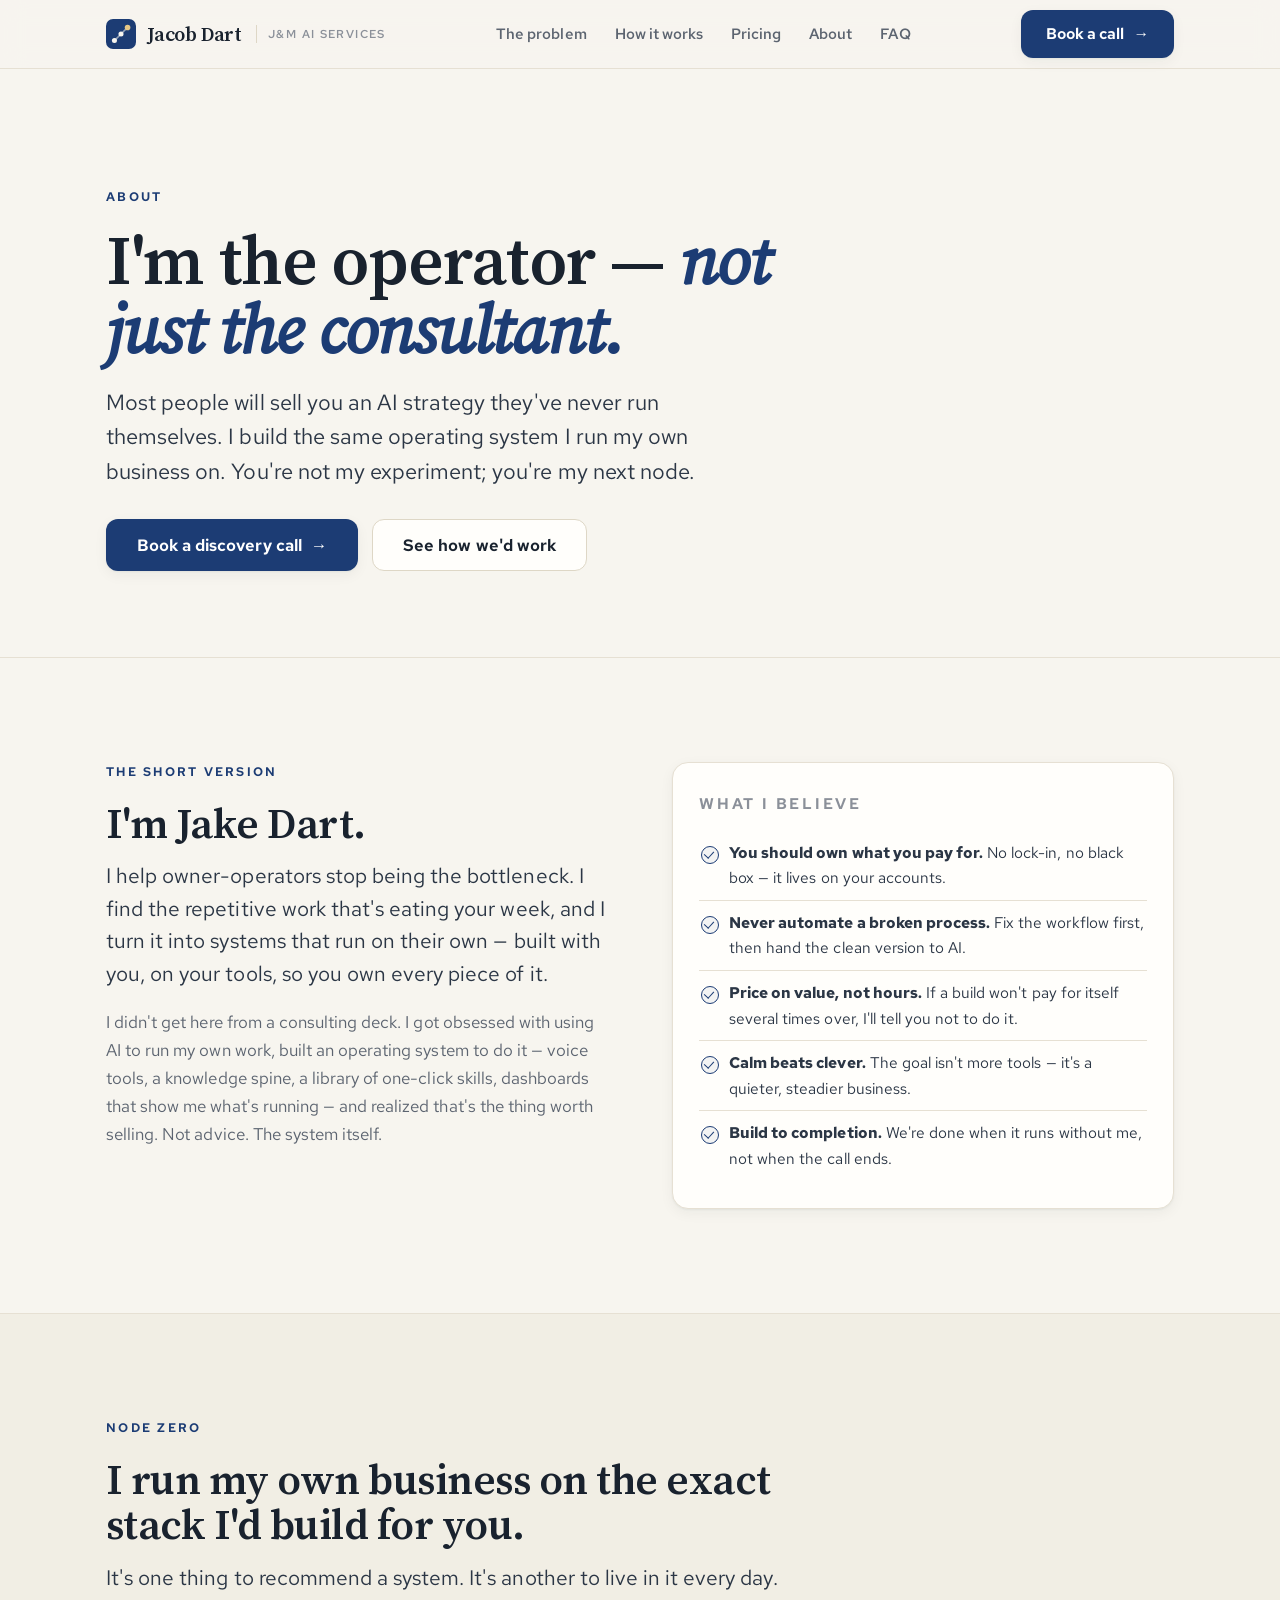
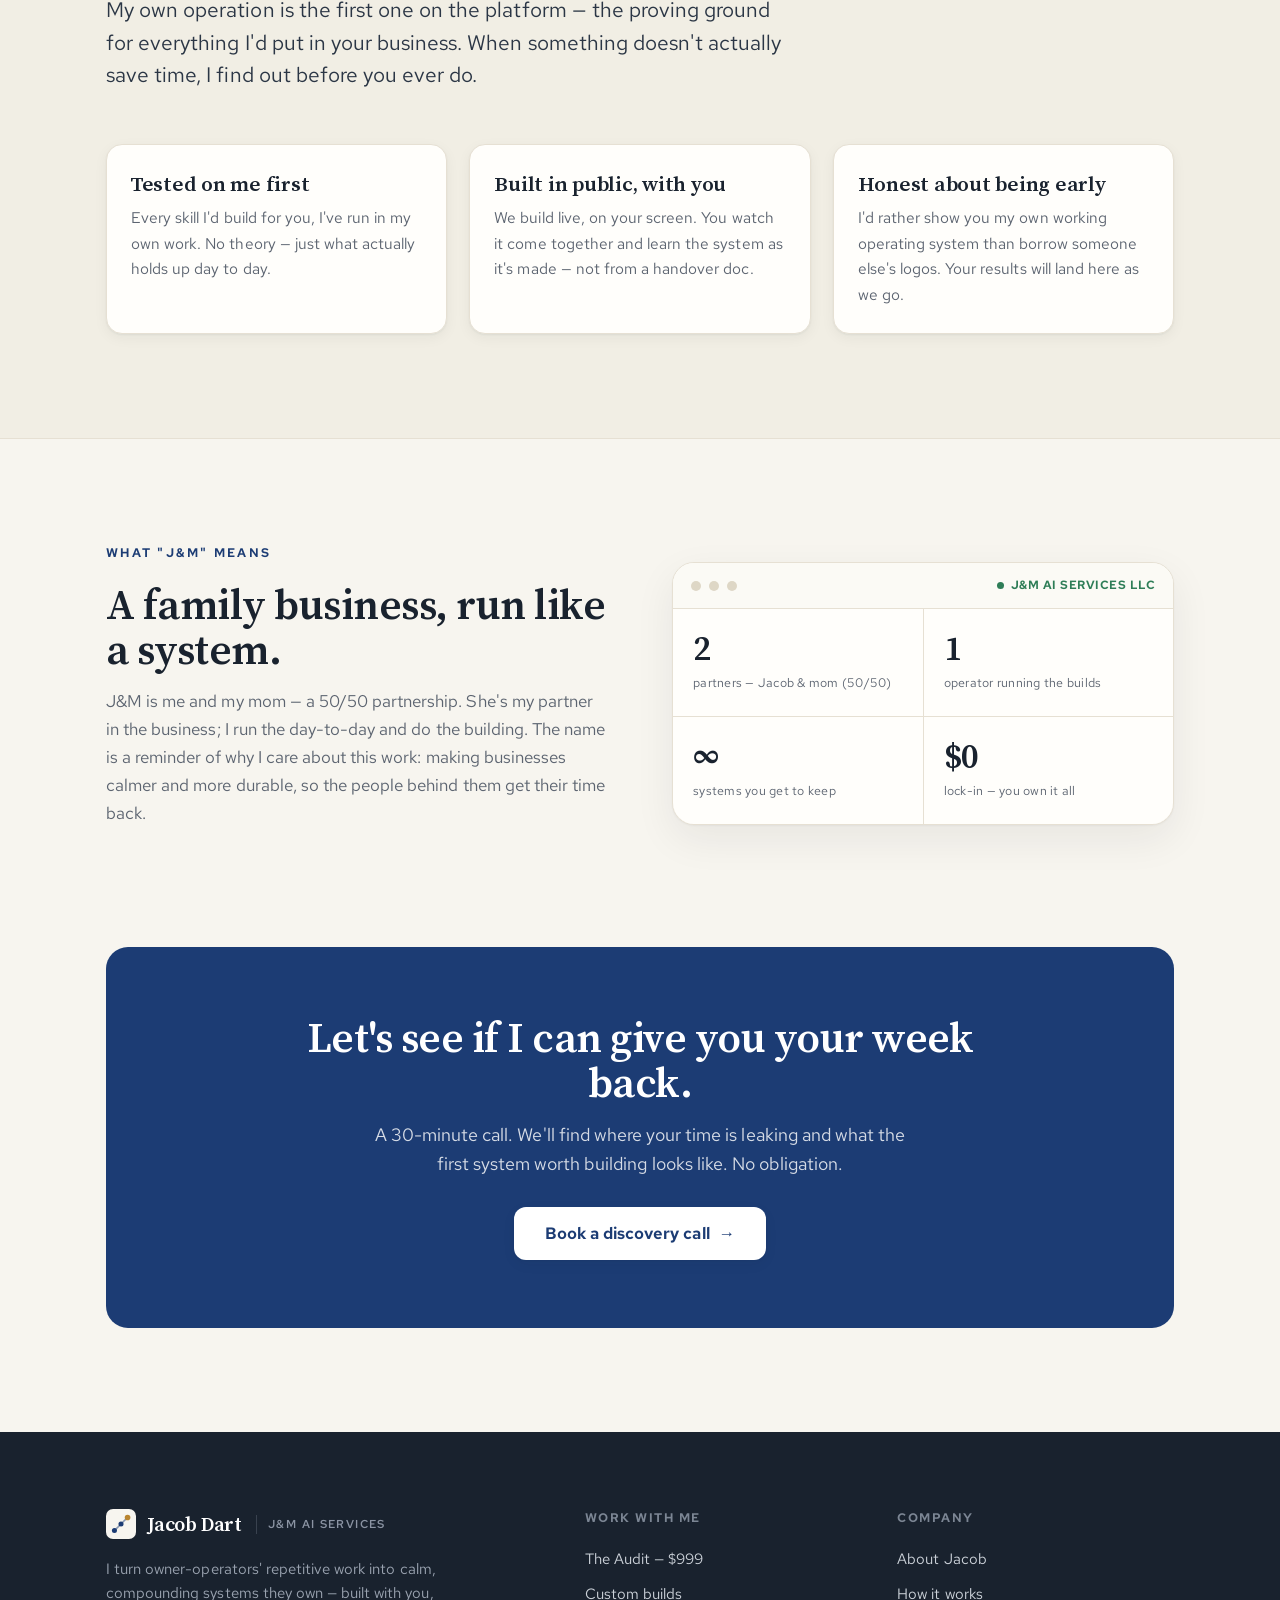
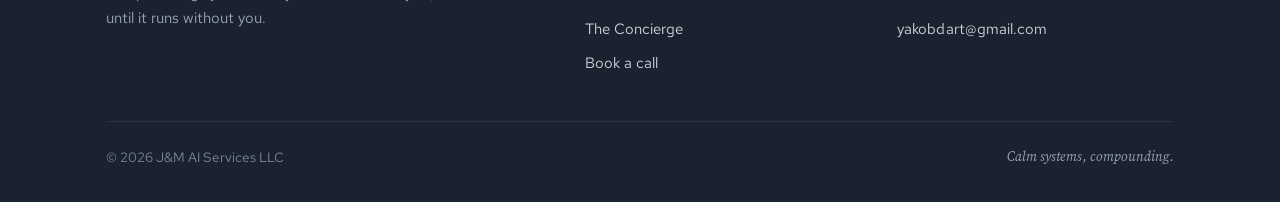
==== about/index.html @ b85d8b5c "Redesign jacobdart.com: Turn your business into an operating system Replace the v0 J&M landing with " ====
<!doctype html>
<html lang="en">
<head>
<meta charset="utf-8">
<meta name="viewport" content="width=device-width, initial-scale=1">
<title>About Jacob Dart — the operator behind J&M AI Services</title>
<meta name="description" content="I'm Jacob Dart. I build AI operating systems for owner-operators — and I run my own business on the exact stack I'd build for you. Here's how I work, and what J&M is.">
<link rel="canonical" href="https://jacobdart.com/about/">
<meta name="theme-color" content="#1c3c74">
<meta property="og:type" content="profile">
<meta property="og:url" content="https://jacobdart.com/about/">
<meta property="og:title" content="About Jacob Dart — the operator behind J&M AI Services">
<meta property="og:description" content="I build AI operating systems for owner-operators — and I run my own business on the exact stack I'd build for you.">
<meta property="og:image" content="https://jacobdart.com/assets/img/og-image.png">
<meta name="twitter:card" content="summary_large_image">
<meta name="twitter:image" content="https://jacobdart.com/assets/img/og-image.png">
<link rel="icon" href="/favicon.svg" type="image/svg+xml">
<link rel="icon" href="/favicon.ico" sizes="any">
<link rel="apple-touch-icon" href="/apple-touch-icon.png">
<link rel="preload" href="/assets/fonts/SourceSerif4-Semibold.woff2" as="font" type="font/woff2" crossorigin>
<link rel="preload" href="/assets/fonts/RedHatText-Regular.woff2" as="font" type="font/woff2" crossorigin>
<link rel="stylesheet" href="/assets/site.css">
</head>
<body>
<a class="skip" href="#main">Skip to content</a>

<header class="site-header">
  <div class="wrap nav">
    <a class="brand" href="/" aria-label="Jacob Dart — J&M AI Services, home">
      <img class="mark" src="/assets/img/mark.svg" alt="" width="30" height="30">
      Jacob Dart
      <span class="sub">J&amp;M AI Services</span>
    </a>
    <nav class="nav-links" aria-label="Primary">
      <a href="/#problem">The problem</a>
      <a href="/#how">How it works</a>
      <a href="/#pricing">Pricing</a>
      <a href="/about/">About</a>
      <a href="/#faq">FAQ</a>
    </nav>
    <div class="nav-cta">
      <a class="btn btn-primary" href="https://calendly.com/jacobdart" target="_blank" rel="noopener">Book a call <span class="arr">→</span></a>
    </div>
  </div>
</header>

<main id="main">

  <section class="hero">
    <div class="wrap">
      <div class="hero-inner" style="max-width:760px">
        <p class="eyebrow">About</p>
        <h1>I'm the operator — <em>not just the consultant.</em></h1>
        <p class="lead">Most people will sell you an AI strategy they've never run themselves. I build the same operating system I run my own business on. You're not my experiment; you're my next node.</p>
        <div class="cta-row">
          <a class="btn btn-primary btn-lg" href="https://calendly.com/jacobdart" target="_blank" rel="noopener">Book a discovery call <span class="arr">→</span></a>
          <a class="btn btn-ghost btn-lg" href="/#pricing">See how we'd work</a>
        </div>
      </div>
    </div>
  </section>

  <section class="section">
    <div class="wrap">
      <div class="grid g-2" style="gap:clamp(34px,5vw,64px);align-items:start">
        <div style="max-width:560px">
          <p class="eyebrow">The short version</p>
          <h2>I'm Jake Dart.</h2>
          <p class="lead" style="margin-bottom:18px">I help owner-operators stop being the bottleneck. I find the repetitive work that's eating your week, and I turn it into systems that run on their own — built with you, on your tools, so you own every piece of it.</p>
          <p class="muted">I didn't get here from a consulting deck. I got obsessed with using AI to run my own work, built an operating system to do it — voice tools, a knowledge spine, a library of one-click skills, dashboards that show me what's running — and realized that's the thing worth selling. Not advice. The system itself.</p>
        </div>
        <div class="card" style="padding:28px 26px">
          <p class="eyebrow muted" style="margin-bottom:14px">What I believe</p>
          <ul class="ticks">
            <li><b>You should own what you pay for.</b> No lock-in, no black box — it lives on your accounts.</li>
            <li><b>Never automate a broken process.</b> Fix the workflow first, then hand the clean version to AI.</li>
            <li><b>Price on value, not hours.</b> If a build won't pay for itself several times over, I'll tell you not to do it.</li>
            <li><b>Calm beats clever.</b> The goal isn't more tools — it's a quieter, steadier business.</li>
            <li><b>Build to completion.</b> We're done when it runs without me, not when the call ends.</li>
          </ul>
        </div>
      </div>
    </div>
  </section>

  <section class="section tint">
    <div class="wrap">
      <div class="section-head">
        <p class="eyebrow">Node zero</p>
        <h2>I run my own business on the exact stack I'd build for you.</h2>
        <p class="lead">It's one thing to recommend a system. It's another to live in it every day. My own operation is the first one on the platform — the proving ground for everything I'd put in your business. When something doesn't actually save time, I find out before you ever do.</p>
      </div>
      <div class="grid g-3">
        <div class="card"><h3>Tested on me first</h3><p>Every skill I'd build for you, I've run in my own work. No theory — just what actually holds up day to day.</p></div>
        <div class="card"><h3>Built in public, with you</h3><p>We build live, on your screen. You watch it come together and learn the system as it's made — not from a handover doc.</p></div>
        <div class="card"><h3>Honest about being early</h3><p>I'd rather show you my own working operating system than borrow someone else's logos. Your results will land here as we go.</p></div>
      </div>
    </div>
  </section>

  <section class="section">
    <div class="wrap">
      <div class="grid g-2" style="gap:clamp(34px,5vw,64px);align-items:center">
        <div style="max-width:540px">
          <p class="eyebrow">What "J&amp;M" means</p>
          <h2>A family business, run like a system.</h2>
          <p class="muted">J&amp;M is me and my mom — a 50/50 partnership. She's my partner in the business; I run the day-to-day and do the building. The name is a reminder of why I care about this work: making businesses calmer and more durable, so the people behind them get their time back.</p>
        </div>
        <div class="os-panel">
          <div class="os-bar"><span class="dot"></span><span class="dot"></span><span class="dot"></span><span class="live"><i></i>J&amp;M AI SERVICES LLC</span></div>
          <div class="os-grid" style="grid-template-columns:repeat(2,1fr)">
            <div class="os-stat"><div class="v">2</div><div class="k">partners — Jacob &amp; mom (50/50)</div></div>
            <div class="os-stat"><div class="v">1</div><div class="k">operator running the builds</div></div>
            <div class="os-stat"><div class="v">∞</div><div class="k">systems you get to keep</div></div>
            <div class="os-stat"><div class="v">$0</div><div class="k">lock-in — you own it all</div></div>
          </div>
        </div>
      </div>
    </div>
  </section>

  <section class="section plain" style="padding-top:0">
    <div class="wrap">
      <div class="cta-band">
        <h2>Let's see if I can give you your week back.</h2>
        <p>A 30-minute call. We'll find where your time is leaking and what the first system worth building looks like. No obligation.</p>
        <div class="cta-row" style="justify-content:center;margin-top:8px">
          <a class="btn btn-primary btn-lg" href="https://calendly.com/jacobdart" target="_blank" rel="noopener">Book a discovery call <span class="arr">→</span></a>
        </div>
      </div>
    </div>
  </section>

</main>

<footer class="site-footer">
  <div class="wrap">
    <div class="foot-grid">
      <div>
        <a class="brand" href="/"><img class="mark" src="/assets/img/mark-light.svg" alt="" width="30" height="30"> Jacob Dart <span class="sub">J&amp;M AI Services</span></a>
        <p>I turn owner-operators' repetitive work into calm, compounding systems they own — built with you, until it runs without you.</p>
      </div>
      <div class="foot-col">
        <h4>Work with me</h4>
        <a href="/#pricing">The Audit — $999</a>
        <a href="/#pricing">Custom builds</a>
        <a href="/#pricing">The Concierge</a>
        <a href="https://calendly.com/jacobdart" target="_blank" rel="noopener">Book a call</a>
      </div>
      <div class="foot-col">
        <h4>Company</h4>
        <a href="/about/">About Jacob</a>
        <a href="/#how">How it works</a>
        <a href="mailto:yakobdart@gmail.com">yakobdart@gmail.com</a>
      </div>
    </div>
    <div class="foot-bot">
      <span>© <span id="yr">2026</span> J&amp;M AI Services LLC</span>
      <span class="tag">Calm systems, compounding.</span>
    </div>
  </div>
</footer>
<script>document.getElementById('yr').textContent=new Date().getFullYear();</script>
</body>
</html>
---- assets/site.css ----
/* ============================================================
   jacobdart.com — calm-light "operating system" design system
   Self-hosted Source Serif 4 (display) + Red Hat Text (body).
   Metric-matched fallbacks → ~zero font-swap CLS.
   ============================================================ */

/* ---- real faces ---- */
@font-face{font-family:"Source Serif 4";src:url("fonts/SourceSerif4-Regular.woff2") format("woff2");font-weight:400;font-style:normal;font-display:swap}
@font-face{font-family:"Source Serif 4";src:url("fonts/SourceSerif4-Italic.woff2") format("woff2");font-weight:400;font-style:italic;font-display:swap}
@font-face{font-family:"Source Serif 4";src:url("fonts/SourceSerif4-Semibold.woff2") format("woff2");font-weight:600;font-style:normal;font-display:swap}
@font-face{font-family:"Source Serif 4";src:url("fonts/SourceSerif4-Bold.woff2") format("woff2");font-weight:700;font-style:normal;font-display:swap}
@font-face{font-family:"Red Hat Text";src:url("fonts/RedHatText-Regular.woff2") format("woff2");font-weight:400;font-style:normal;font-display:swap}
@font-face{font-family:"Red Hat Text";src:url("fonts/RedHatText-Medium.woff2") format("woff2");font-weight:500;font-style:normal;font-display:swap}
@font-face{font-family:"Red Hat Text";src:url("fonts/RedHatText-SemiBold.woff2") format("woff2");font-weight:600;font-style:normal;font-display:swap}
@font-face{font-family:"Red Hat Text";src:url("fonts/RedHatText-Bold.woff2") format("woff2");font-weight:700;font-style:normal;font-display:swap}

/* ---- metric-matched fallback faces (hold layout until real font paints) ---- */
@font-face{font-family:"SS4 Fallback";src:local("Times New Roman");ascent-override:96.8%;descent-override:29.8%;line-gap-override:0%;size-adjust:105.6%}
@font-face{font-family:"RHT Fallback";src:local("Arial");ascent-override:101.8%;descent-override:27%;line-gap-override:0%;size-adjust:96.5%}

:root{
  /* palette — warm off-white + a calm, trustworthy navy */
  --bg:#f7f5ef;
  --bg-tint:#f1eee4;
  --surface:#fffefb;
  --surface-2:#fbfaf5;
  --ink:#19222e;
  --ink-soft:#2b3645;
  --muted:#5c6470;
  --faint:#8b9099;
  --line:#e6e0d3;
  --line-2:#ded7c6;
  --accent:#1c3c74;          /* THE navy */
  --accent-2:#2f57a0;        /* lighter / hover */
  --accent-ink:#ffffff;
  --accent-soft:rgba(28,60,116,.06);
  --accent-softer:rgba(28,60,116,.035);
  --sand:#b9852f;            /* sparing warm tick (success/value) */
  --green:#2e7d57; --amber:#b07a1e; --red:#b23b2e;

  --shadow:0 1px 2px rgba(25,34,46,.04), 0 14px 40px rgba(25,34,46,.07);
  --shadow-sm:0 1px 2px rgba(25,34,46,.05), 0 4px 14px rgba(25,34,46,.05);

  --serif:"Source Serif 4","SS4 Fallback","Times New Roman",Georgia,serif;
  --sans:"Red Hat Text","RHT Fallback",-apple-system,BlinkMacSystemFont,"Segoe UI",Roboto,Arial,sans-serif;

  --maxw:1140px;
  --readw:680px;
  --radius:16px;
  --radius-sm:11px;
  --radius-lg:22px;
  --pad:clamp(20px,5vw,36px);
}

*{box-sizing:border-box}
html{-webkit-text-size-adjust:100%;scroll-behavior:smooth;scroll-padding-top:84px}
body{
  margin:0;background:var(--bg);color:var(--ink);
  font-family:var(--sans);font-size:17px;line-height:1.65;font-weight:400;
  letter-spacing:.002em;-webkit-font-smoothing:antialiased;text-rendering:optimizeLegibility;
}
img,svg{max-width:100%;display:block}
a{color:var(--accent);text-decoration:none}
a:hover{color:var(--accent-2)}
::selection{background:rgba(28,60,116,.14)}

/* ---- layout ---- */
.wrap{max-width:var(--maxw);margin:0 auto;padding:0 var(--pad)}
.section{padding:clamp(56px,9vw,104px) 0;border-top:1px solid var(--line)}
.section.tint{background:var(--bg-tint)}
.section.plain{border-top:none}
.eyebrow{font-family:var(--sans);font-weight:600;font-size:12.5px;letter-spacing:.18em;text-transform:uppercase;color:var(--accent);margin:0 0 18px}
.eyebrow.muted{color:var(--faint)}
.kicker{display:inline-flex;align-items:center;gap:8px;font-size:13px;font-weight:500;color:var(--muted);background:var(--accent-soft);border:1px solid var(--line-2);padding:5px 13px;border-radius:999px}
.lead{font-size:clamp(18px,2.2vw,21px);line-height:1.55;color:var(--ink-soft);max-width:var(--readw)}
.muted{color:var(--muted)}
.center{text-align:center}
.center .lead{margin-left:auto;margin-right:auto}

/* ---- type ---- */
h1,h2,h3,h4{font-family:var(--serif);font-weight:600;color:var(--ink);letter-spacing:-.012em;margin:0}
h1{font-size:clamp(40px,6.4vw,68px);line-height:1.02;font-weight:600}
h2{font-size:clamp(29px,4.2vw,42px);line-height:1.08;margin:0 0 14px}
h3{font-size:21px;line-height:1.25}
.display em,h1 em,h2 em{font-style:italic;color:var(--accent);font-weight:600}
p{margin:0 0 16px}
.section-head{max-width:760px;margin-bottom:clamp(34px,5vw,52px)}
.section-head.center{margin-left:auto;margin-right:auto}

/* ---- buttons ---- */
.btn{display:inline-flex;align-items:center;justify-content:center;gap:9px;font-family:var(--sans);
  font-weight:600;font-size:15.5px;line-height:1;padding:15px 24px;border-radius:12px;cursor:pointer;
  border:1px solid transparent;transition:transform .15s ease,box-shadow .2s ease,background .2s ease,border-color .2s ease;white-space:nowrap}
.btn .arr{transition:transform .18s ease}
.btn:hover .arr{transform:translateX(3px)}
.btn-primary{background:var(--accent);color:var(--accent-ink);box-shadow:var(--shadow-sm)}
.btn-primary:hover{background:var(--accent-2);color:#fff;transform:translateY(-1px);box-shadow:var(--shadow)}
.btn-ghost{background:var(--surface);color:var(--ink);border-color:var(--line-2)}
.btn-ghost:hover{border-color:var(--accent);color:var(--accent);transform:translateY(-1px)}
.btn-lg{padding:17px 30px;font-size:16.5px}
.btn-block{width:100%}
.cta-row{display:flex;flex-wrap:wrap;gap:14px;align-items:center;margin-top:30px}

/* ---- header / nav ---- */
.site-header{position:sticky;top:0;z-index:50;background:rgba(247,245,239,.82);backdrop-filter:saturate(140%) blur(12px);
  -webkit-backdrop-filter:saturate(140%) blur(12px);border-bottom:1px solid var(--line)}
.nav{display:flex;align-items:center;justify-content:space-between;height:68px;gap:20px}
.brand{display:flex;align-items:center;gap:11px;font-family:var(--serif);font-weight:600;font-size:20px;color:var(--ink);letter-spacing:-.01em}
.brand:hover{color:var(--ink)}
.brand .mark{width:30px;height:30px;flex:0 0 auto}
.brand .sub{font-family:var(--sans);font-weight:500;font-size:11.5px;letter-spacing:.12em;text-transform:uppercase;color:var(--faint);border-left:1px solid var(--line-2);padding-left:11px;margin-left:3px}
.nav-links{display:flex;align-items:center;gap:28px}
.nav-links a{font-family:var(--sans);font-weight:500;font-size:15px;color:var(--muted)}
.nav-links a:hover{color:var(--ink)}
.nav-cta{display:flex;align-items:center;gap:14px}
@media(max-width:760px){.nav-links{display:none}.brand .sub{display:none}}

/* ---- hero ---- */
.hero{position:relative;overflow:hidden}
.hero-bg{position:absolute;inset:0;z-index:0;pointer-events:none;opacity:.55}
.hero .wrap{position:relative;z-index:1}
.hero-inner{padding:clamp(64px,10vw,118px) 0 clamp(54px,8vw,86px);max-width:920px}
.hero h1{margin:0 0 22px}
.hero .lead{font-size:clamp(18px,2.3vw,22px);max-width:600px}
.hero-meta{display:flex;flex-wrap:wrap;gap:10px 22px;margin-top:30px;font-size:14px;color:var(--muted)}
.hero-meta b{color:var(--ink);font-weight:600}
.hero-meta .dot{color:var(--line-2)}

/* ---- generic grids / cards ---- */
.grid{display:grid;gap:clamp(16px,2.4vw,22px)}
.g-2{grid-template-columns:repeat(2,1fr)}
.g-3{grid-template-columns:repeat(3,1fr)}
.g-4{grid-template-columns:repeat(4,1fr)}
@media(max-width:880px){.g-3,.g-4{grid-template-columns:repeat(2,1fr)}}
@media(max-width:560px){.g-2,.g-3,.g-4{grid-template-columns:1fr}}
.card{background:var(--surface);border:1px solid var(--line);border-radius:var(--radius);padding:26px 24px;box-shadow:var(--shadow-sm)}
.card h3{margin:0 0 8px}
.card p{margin:0;color:var(--muted);font-size:15.5px}
.card .num{font-family:var(--serif);font-weight:600;font-size:15px;color:var(--accent);letter-spacing:.02em}
.card .ic{width:38px;height:38px;border-radius:10px;background:var(--accent-soft);border:1px solid var(--line-2);
  display:grid;place-items:center;color:var(--accent);margin-bottom:16px}
.card .ic svg{width:20px;height:20px}

/* step cards (how it works) */
.step{position:relative}
.step .num{display:block;font-size:14px;margin-bottom:14px;padding-bottom:14px;border-bottom:1px solid var(--line)}
.step .num b{font-size:30px;display:block;color:var(--ink);font-weight:600;letter-spacing:-.02em;margin-top:2px}

/* problem list */
.prob{display:flex;gap:15px;align-items:flex-start;padding:20px 0;border-bottom:1px solid var(--line)}
.prob:last-child{border-bottom:none}
.prob .rn{font-family:var(--serif);font-style:italic;font-size:17px;color:var(--accent);flex:0 0 auto;width:26px;line-height:1.6}
.prob h3{font-size:18px;margin:0 0 4px}
.prob p{margin:0;color:var(--muted);font-size:15.5px}

/* feature list with ticks */
.ticks{list-style:none;margin:0;padding:0}
.ticks li{position:relative;padding:9px 0 9px 30px;border-bottom:1px solid var(--line);color:var(--ink-soft);font-size:15.5px}
.ticks li:last-child{border-bottom:none}
.ticks li::before{content:"";position:absolute;left:2px;top:15px;width:16px;height:16px;border-radius:50%;
  background:var(--accent-soft);border:1px solid var(--accent)}
.ticks li::after{content:"";position:absolute;left:7px;top:18px;width:5px;height:8px;border:1.6px solid var(--accent);
  border-top:0;border-left:0;transform:rotate(42deg)}

/* ---- node-zero proof panel ---- */
.os-panel{background:var(--surface);border:1px solid var(--line);border-radius:var(--radius-lg);box-shadow:var(--shadow);overflow:hidden}
.os-bar{display:flex;align-items:center;gap:8px;padding:13px 18px;border-bottom:1px solid var(--line);background:var(--surface-2)}
.os-bar .dot{width:10px;height:10px;border-radius:50%;background:var(--line-2)}
.os-bar .live{margin-left:auto;display:inline-flex;align-items:center;gap:7px;font-size:12px;font-weight:600;color:var(--green);letter-spacing:.04em}
.os-bar .live i{width:7px;height:7px;border-radius:50%;background:var(--green);box-shadow:0 0 0 0 rgba(46,125,87,.45);animation:pulse 2.4s infinite}
@keyframes pulse{0%{box-shadow:0 0 0 0 rgba(46,125,87,.4)}70%{box-shadow:0 0 0 7px rgba(46,125,87,0)}100%{box-shadow:0 0 0 0 rgba(46,125,87,0)}}
.os-grid{display:grid;grid-template-columns:repeat(4,1fr);gap:1px;background:var(--line)}
.os-stat{background:var(--surface);padding:22px 20px}
.os-stat .v{font-family:var(--serif);font-weight:600;font-size:clamp(26px,3.4vw,34px);line-height:1;color:var(--ink);letter-spacing:-.02em}
.os-stat .v small{font-size:16px;color:var(--muted);font-weight:600}
.os-stat .k{font-size:12.5px;color:var(--muted);margin-top:8px;letter-spacing:.02em}
.os-foot{padding:15px 20px;border-top:1px solid var(--line);font-size:13.5px;color:var(--muted);background:var(--surface-2)}
@media(max-width:680px){.os-grid{grid-template-columns:repeat(2,1fr)}}

/* ---- offer / pricing ---- */
.offers{display:grid;grid-template-columns:repeat(3,1fr);gap:18px;align-items:stretch}
@media(max-width:920px){.offers{grid-template-columns:1fr}}
.offer{display:flex;flex-direction:column;background:var(--surface);border:1px solid var(--line);border-radius:var(--radius-lg);padding:30px 26px;box-shadow:var(--shadow-sm);position:relative}
.offer.feature{border-color:var(--accent);box-shadow:0 2px 6px rgba(28,60,116,.1),0 22px 50px rgba(28,60,116,.13)}
.offer .tag{position:absolute;top:-12px;left:26px;font-size:11.5px;font-weight:700;letter-spacing:.08em;text-transform:uppercase;
  background:var(--accent);color:#fff;padding:5px 12px;border-radius:999px}
.offer .step-lbl{font-size:12.5px;font-weight:600;letter-spacing:.1em;text-transform:uppercase;color:var(--faint);margin-bottom:10px}
.offer h3{font-size:24px;margin:0 0 4px}
.offer .price{font-family:var(--serif);font-weight:600;font-size:34px;color:var(--ink);letter-spacing:-.02em;margin:10px 0 2px}
.offer .price small{font-size:16px;color:var(--muted);font-weight:600;letter-spacing:0}
.offer .price-note{font-size:13.5px;color:var(--muted);margin:0 0 18px}
.offer .desc{font-size:15px;color:var(--muted);margin:0 0 18px}
.offer .ticks{margin-bottom:22px}
.offer .ticks li{font-size:14.5px;padding:7px 0 7px 28px}
.offer .ticks li::before{top:12px}.offer .ticks li::after{top:15px}
.offer .btn{margin-top:auto}
.guarantee{display:flex;gap:13px;align-items:flex-start;margin-top:26px;padding:18px 20px;background:var(--accent-softer);
  border:1px solid var(--line-2);border-radius:var(--radius);font-size:15px;color:var(--ink-soft)}
.guarantee svg{flex:0 0 auto;width:22px;height:22px;color:var(--accent);margin-top:1px}
.guarantee b{color:var(--ink)}

/* value-pricing callout */
.value-box{background:var(--surface);border:1px solid var(--line);border-radius:var(--radius-lg);padding:clamp(26px,4vw,40px);box-shadow:var(--shadow-sm);display:grid;grid-template-columns:1.2fr 1fr;gap:clamp(24px,4vw,44px);align-items:center}
@media(max-width:780px){.value-box{grid-template-columns:1fr}}
.value-math{display:flex;flex-direction:column;gap:10px}
.value-row{display:flex;align-items:baseline;justify-content:space-between;gap:16px;padding:12px 0;border-bottom:1px solid var(--line)}
.value-row:last-child{border-bottom:none}
.value-row .lab{font-size:14.5px;color:var(--muted)}
.value-row .val{font-family:var(--serif);font-weight:600;font-size:20px;color:var(--ink)}
.value-row.total .val{color:var(--accent);font-size:26px}
.value-row.total .lab{color:var(--ink);font-weight:600}

/* ---- FAQ ---- */
.faq{max-width:820px;margin:0 auto}
.faq details{border-bottom:1px solid var(--line)}
.faq summary{list-style:none;cursor:pointer;padding:22px 44px 22px 0;position:relative;font-family:var(--serif);
  font-weight:600;font-size:19px;color:var(--ink)}
.faq summary::-webkit-details-marker{display:none}
.faq summary::after{content:"";position:absolute;right:6px;top:28px;width:11px;height:11px;border-right:2px solid var(--accent);
  border-bottom:2px solid var(--accent);transform:rotate(45deg);transition:transform .2s ease}
.faq details[open] summary::after{transform:rotate(-135deg)}
.faq .a{padding:0 44px 24px 0;color:var(--muted);font-size:16px;margin:0}

/* ---- CTA band ---- */
.cta-band{background:var(--accent);color:#fff;border-radius:var(--radius-lg);padding:clamp(40px,6vw,68px);text-align:center;position:relative;overflow:hidden}
.cta-band h2{color:#fff;max-width:680px;margin:0 auto 14px}
.cta-band p{color:rgba(255,255,255,.82);max-width:540px;margin:0 auto 28px;font-size:18px}
.cta-band .btn-primary{background:#fff;color:var(--accent)}
.cta-band .btn-primary:hover{background:#eef2f8;color:var(--accent)}
.cta-band .btn-ghost{background:transparent;color:#fff;border-color:rgba(255,255,255,.4)}
.cta-band .btn-ghost:hover{border-color:#fff;color:#fff;background:rgba(255,255,255,.08)}

/* ---- sample form ---- */
.sample{display:flex;gap:10px;max-width:440px;margin:18px auto 0;flex-wrap:wrap;justify-content:center}
.sample input{flex:1;min-width:220px;font-family:var(--sans);font-size:15px;padding:14px 16px;border-radius:11px;
  border:1px solid rgba(255,255,255,.35);background:rgba(255,255,255,.1);color:#fff}
.sample input::placeholder{color:rgba(255,255,255,.7)}
.sample input:focus{outline:2px solid rgba(255,255,255,.6);outline-offset:1px}
.sample .ok{color:#fff;font-weight:600;margin:8px 0 0}

/* ---- footer ---- */
.site-footer{background:var(--ink);color:#cdd3da;padding:clamp(48px,7vw,76px) 0 34px}
.foot-grid{display:grid;grid-template-columns:1.6fr 1fr 1fr;gap:36px;margin-bottom:40px}
@media(max-width:680px){.foot-grid{grid-template-columns:1fr 1fr}}
.site-footer .brand{color:#fff}
.site-footer .brand .sub{color:#8b94a3;border-color:#39424f}
.site-footer p{color:#9aa3b0;font-size:15px;max-width:34ch;margin:16px 0 0}
.foot-col h4{font-family:var(--sans);font-size:12.5px;letter-spacing:.12em;text-transform:uppercase;color:#7c8694;font-weight:600;margin:0 0 14px}
.foot-col a{display:block;color:#cdd3da;font-size:15px;padding:5px 0}
.foot-col a:hover{color:#fff}
.foot-bot{display:flex;flex-wrap:wrap;gap:10px 18px;justify-content:space-between;align-items:center;
  padding-top:24px;border-top:1px solid #2b333f;color:#7c8694;font-size:13.5px}
.foot-bot .tag{font-family:var(--serif);font-style:italic;color:#9aa3b0}

/* ---- misc ---- */
.hr-soft{height:1px;background:var(--line);border:0;margin:0}
.fade-up{opacity:0;transform:translateY(14px);animation:fadeUp .7s ease forwards}
@keyframes fadeUp{to{opacity:1;transform:none}}
@media(prefers-reduced-motion:reduce){*{animation:none!important;transition:none!important;scroll-behavior:auto!important}.fade-up{opacity:1;transform:none}}
:focus-visible{outline:2px solid var(--accent);outline-offset:3px;border-radius:4px}
.skip{position:absolute;left:-9999px;top:0;background:var(--accent);color:#fff;padding:10px 16px;border-radius:0 0 8px 0;z-index:100}
.skip:focus{left:0}
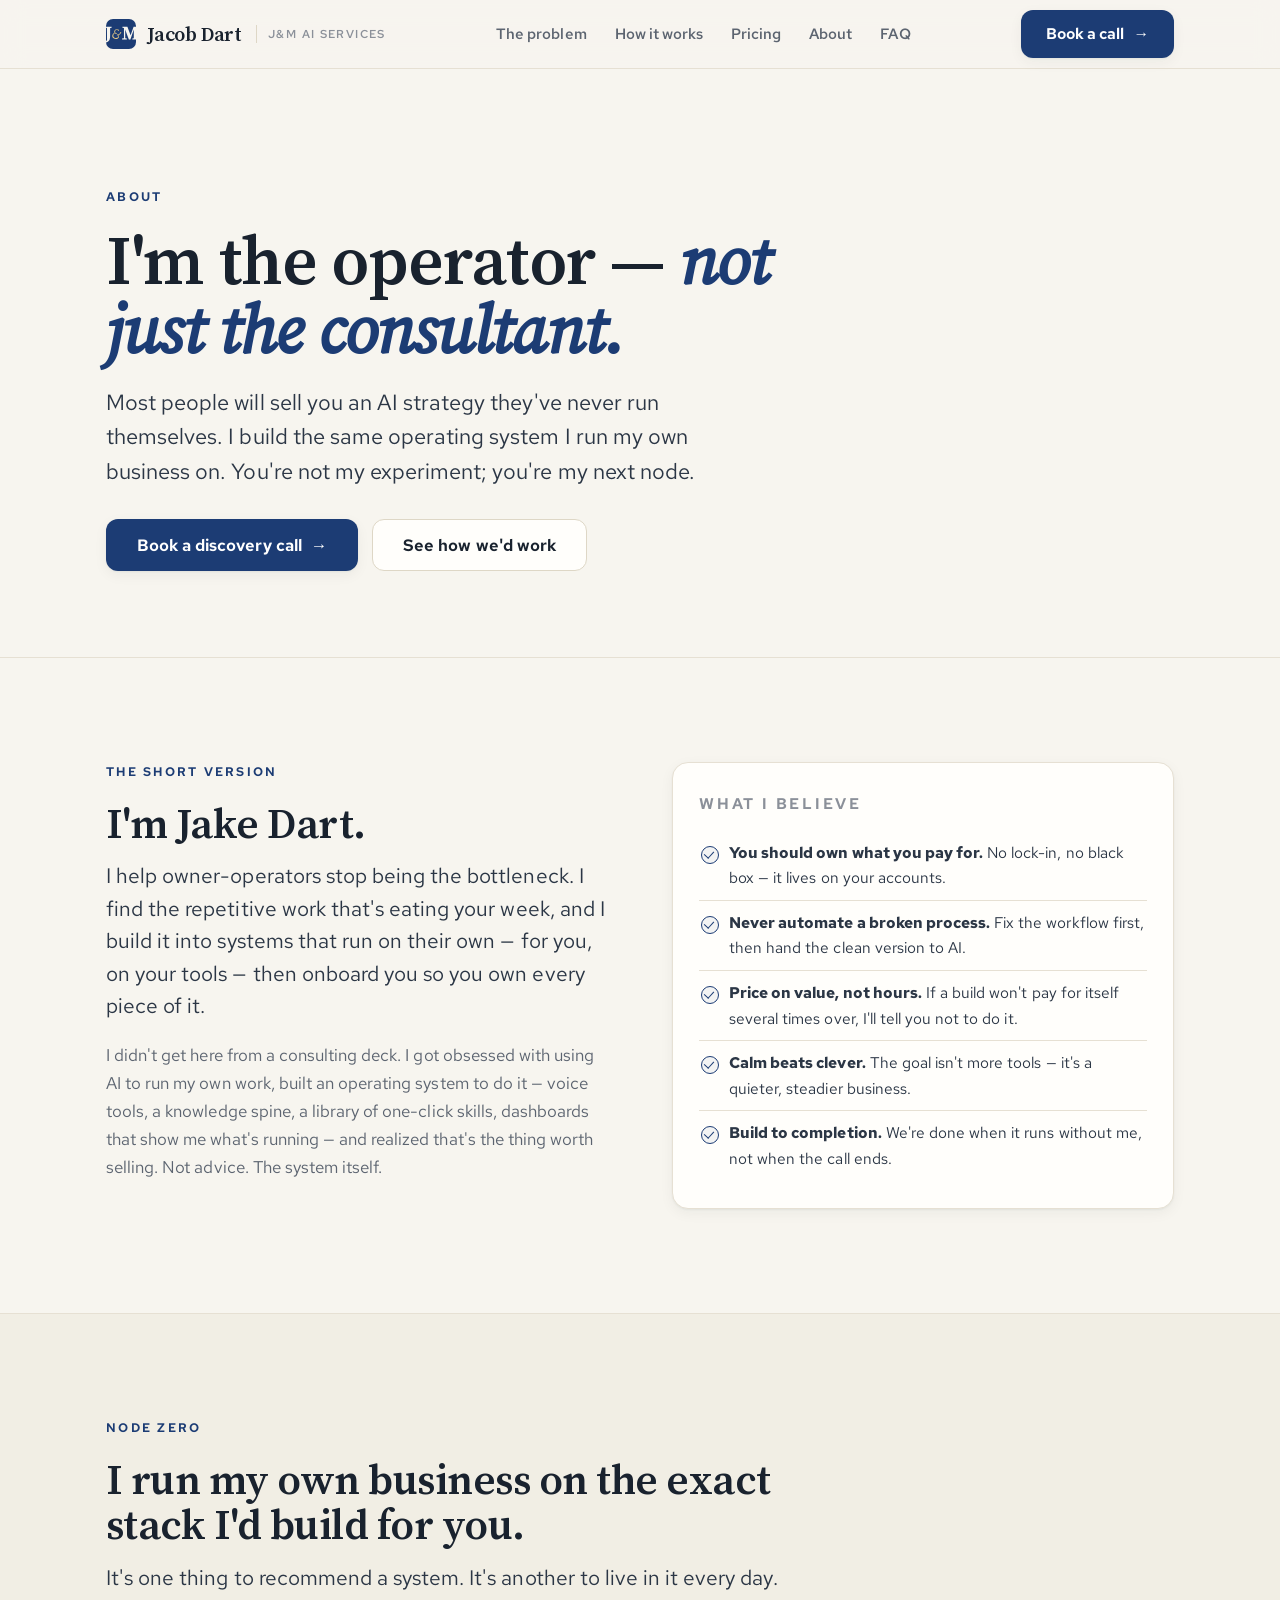
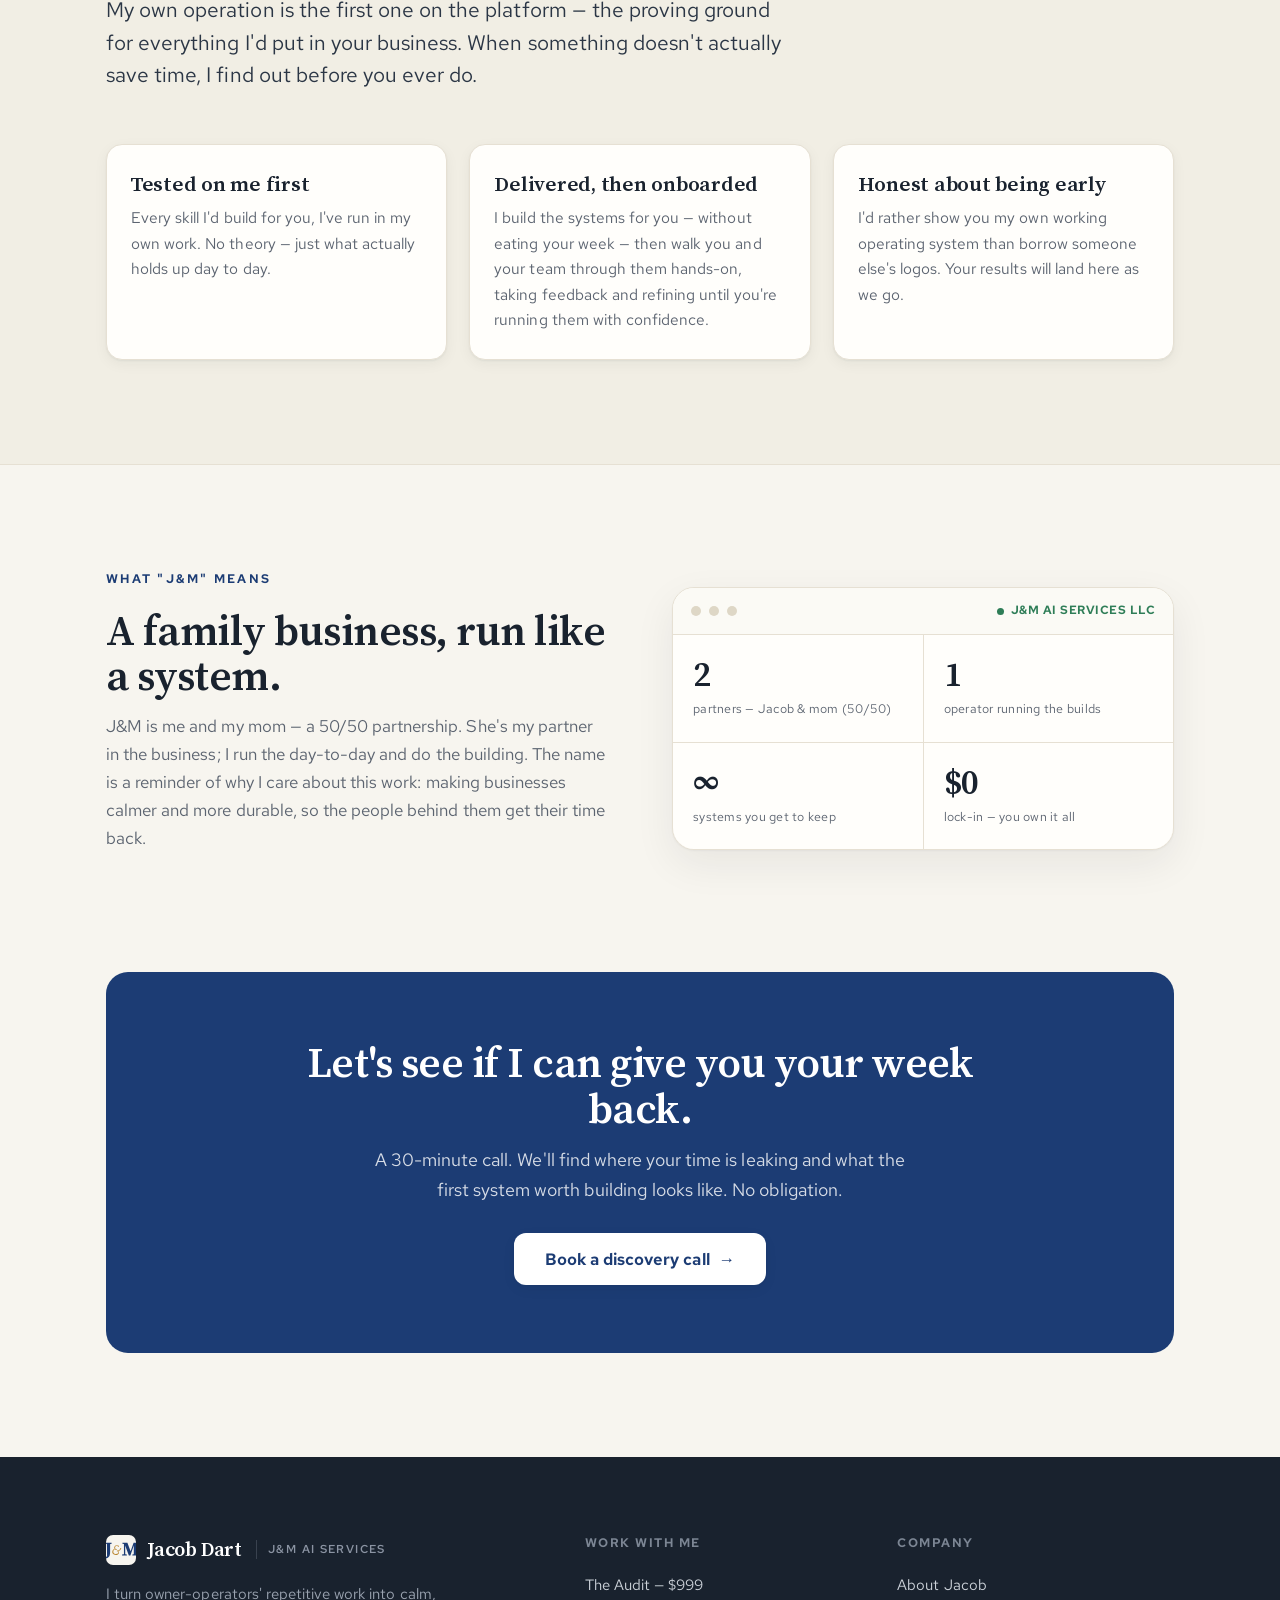
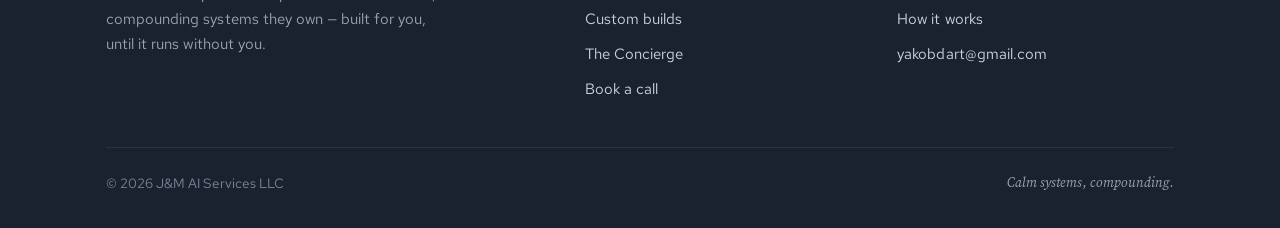
==== commit 93f01310: "Reposition: build for you + hands-on onboarding (drop on-screen co-build) Method is now discovery ->" ====
--- a/about/index.html
+++ b/about/index.html
@@ -66,7 +66,7 @@
         <div style="max-width:560px">
           <p class="eyebrow">The short version</p>
           <h2>I'm Jake Dart.</h2>
-          <p class="lead" style="margin-bottom:18px">I help owner-operators stop being the bottleneck. I find the repetitive work that's eating your week, and I turn it into systems that run on their own — built with you, on your tools, so you own every piece of it.</p>
+          <p class="lead" style="margin-bottom:18px">I help owner-operators stop being the bottleneck. I find the repetitive work that's eating your week, and I build it into systems that run on their own — for you, on your tools — then onboard you so you own every piece of it.</p>
           <p class="muted">I didn't get here from a consulting deck. I got obsessed with using AI to run my own work, built an operating system to do it — voice tools, a knowledge spine, a library of one-click skills, dashboards that show me what's running — and realized that's the thing worth selling. Not advice. The system itself.</p>
         </div>
         <div class="card" style="padding:28px 26px">
@@ -92,7 +92,7 @@
       </div>
       <div class="grid g-3">
         <div class="card"><h3>Tested on me first</h3><p>Every skill I'd build for you, I've run in my own work. No theory — just what actually holds up day to day.</p></div>
-        <div class="card"><h3>Built in public, with you</h3><p>We build live, on your screen. You watch it come together and learn the system as it's made — not from a handover doc.</p></div>
+        <div class="card"><h3>Delivered, then onboarded</h3><p>I build the systems for you — without eating your week — then walk you and your team through them hands-on, taking feedback and refining until you're running them with confidence.</p></div>
         <div class="card"><h3>Honest about being early</h3><p>I'd rather show you my own working operating system than borrow someone else's logos. Your results will land here as we go.</p></div>
       </div>
     </div>
@@ -138,7 +138,7 @@
     <div class="foot-grid">
       <div>
         <a class="brand" href="/"><img class="mark" src="/assets/img/mark-light.svg" alt="" width="30" height="30"> Jacob Dart <span class="sub">J&amp;M AI Services</span></a>
-        <p>I turn owner-operators' repetitive work into calm, compounding systems they own — built with you, until it runs without you.</p>
+        <p>I turn owner-operators' repetitive work into calm, compounding systems they own — built for you, until it runs without you.</p>
       </div>
       <div class="foot-col">
         <h4>Work with me</h4>
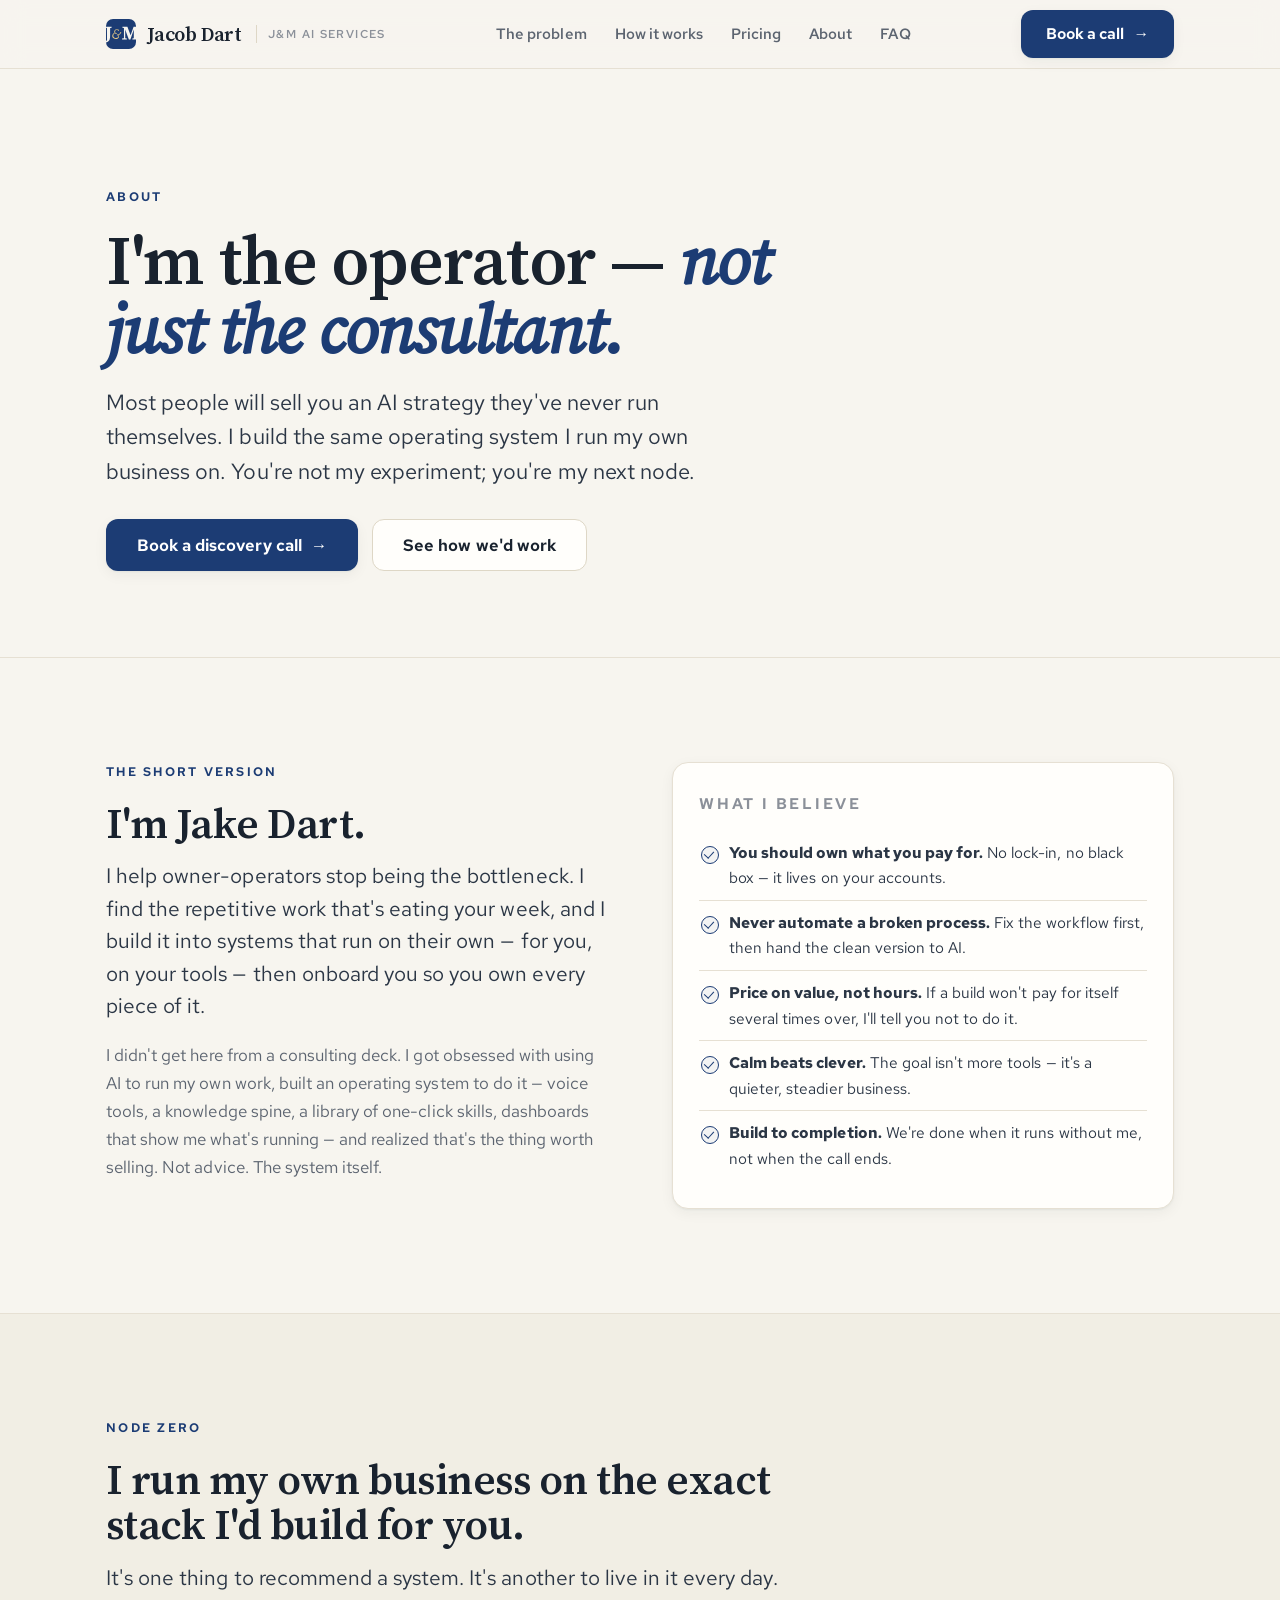
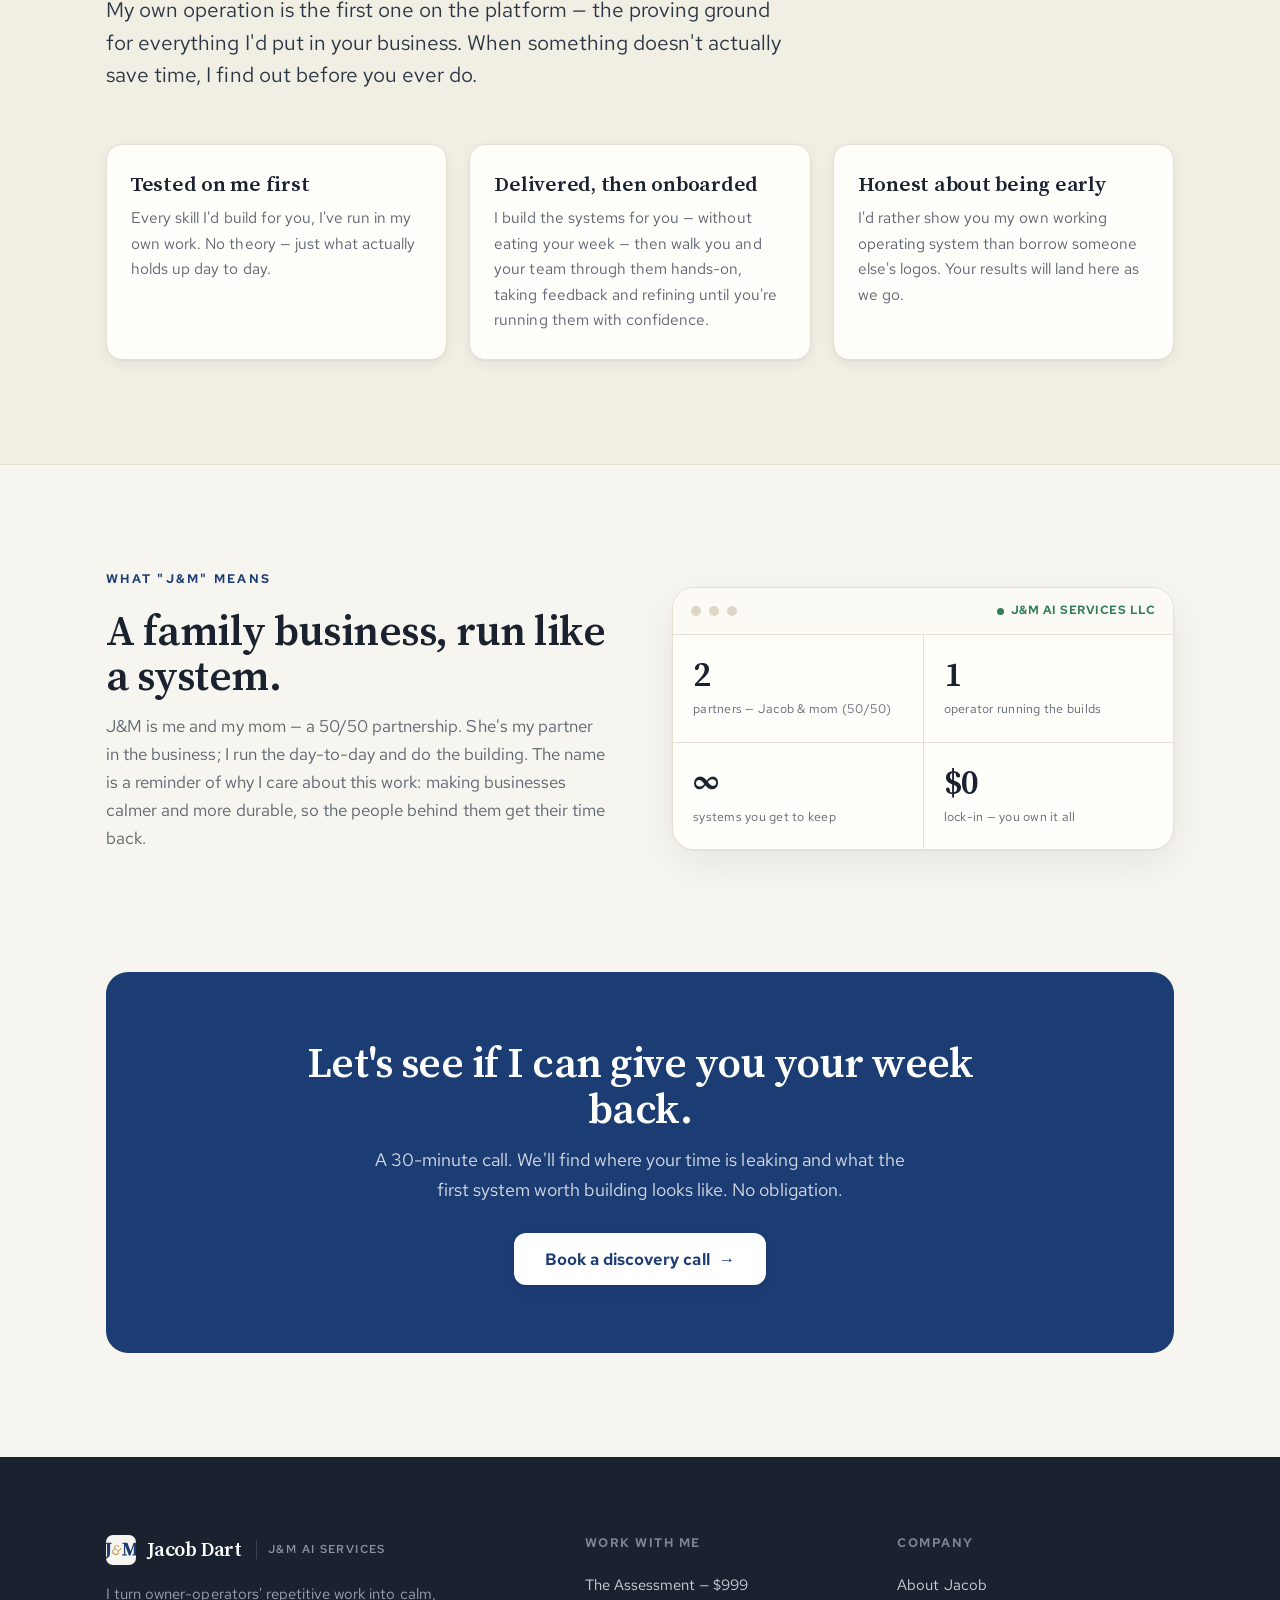
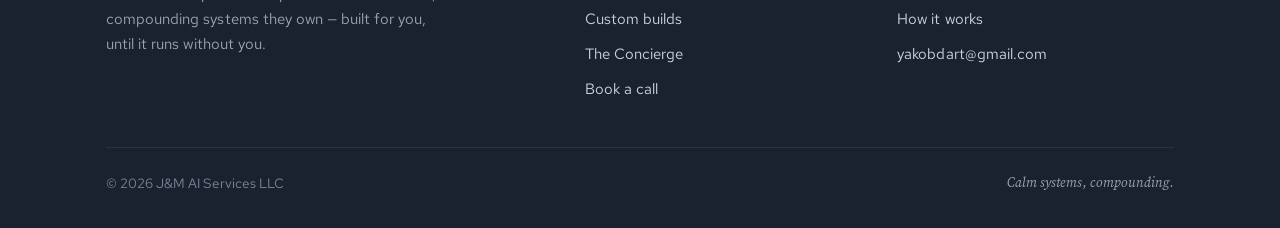
==== commit 70563510: "Homepage: assessment-first offers + conversion edits Mirror of jacobdart-site: - Hero: single "Learn" ====
--- a/about/index.html
+++ b/about/index.html
@@ -142,7 +142,7 @@
       </div>
       <div class="foot-col">
         <h4>Work with me</h4>
-        <a href="/#pricing">The Audit — $999</a>
+        <a href="/#pricing">The Assessment — $999</a>
         <a href="/#pricing">Custom builds</a>
         <a href="/#pricing">The Concierge</a>
         <a href="https://calendly.com/jacobdart" target="_blank" rel="noopener">Book a call</a>
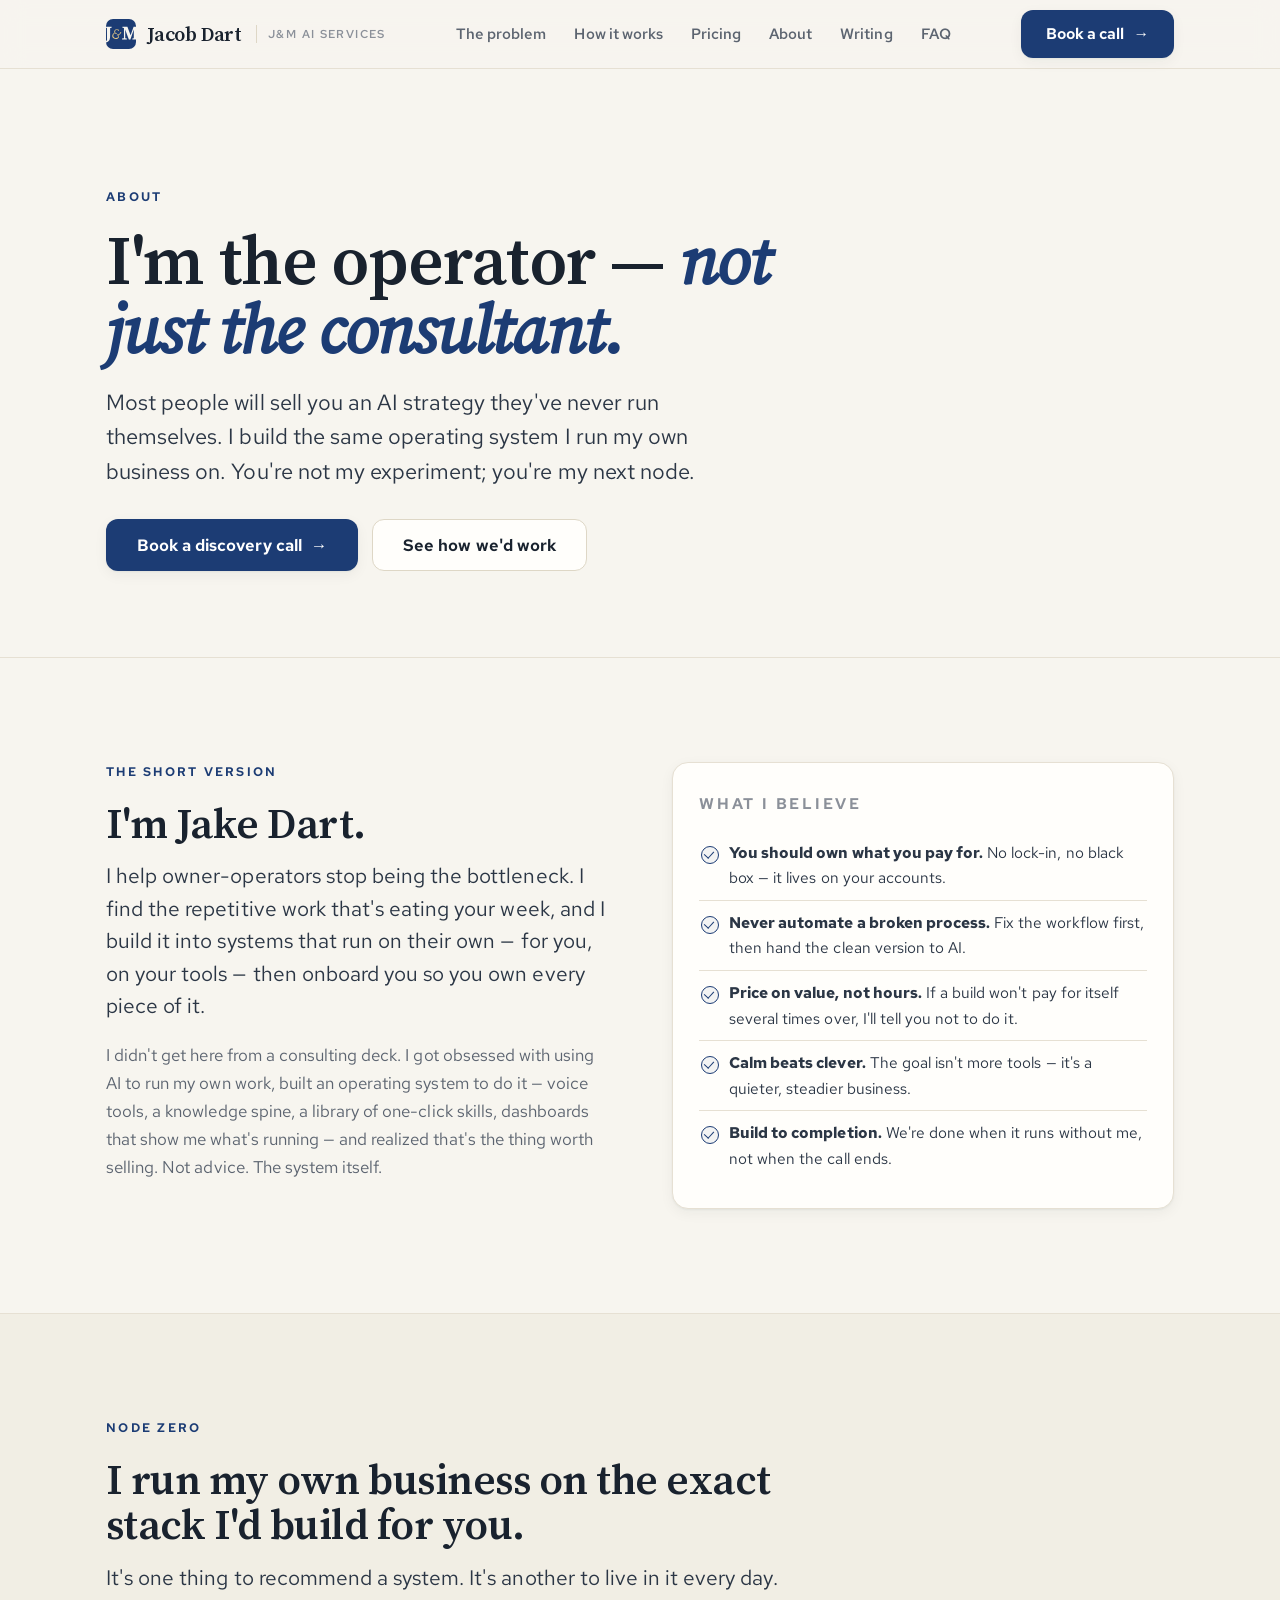
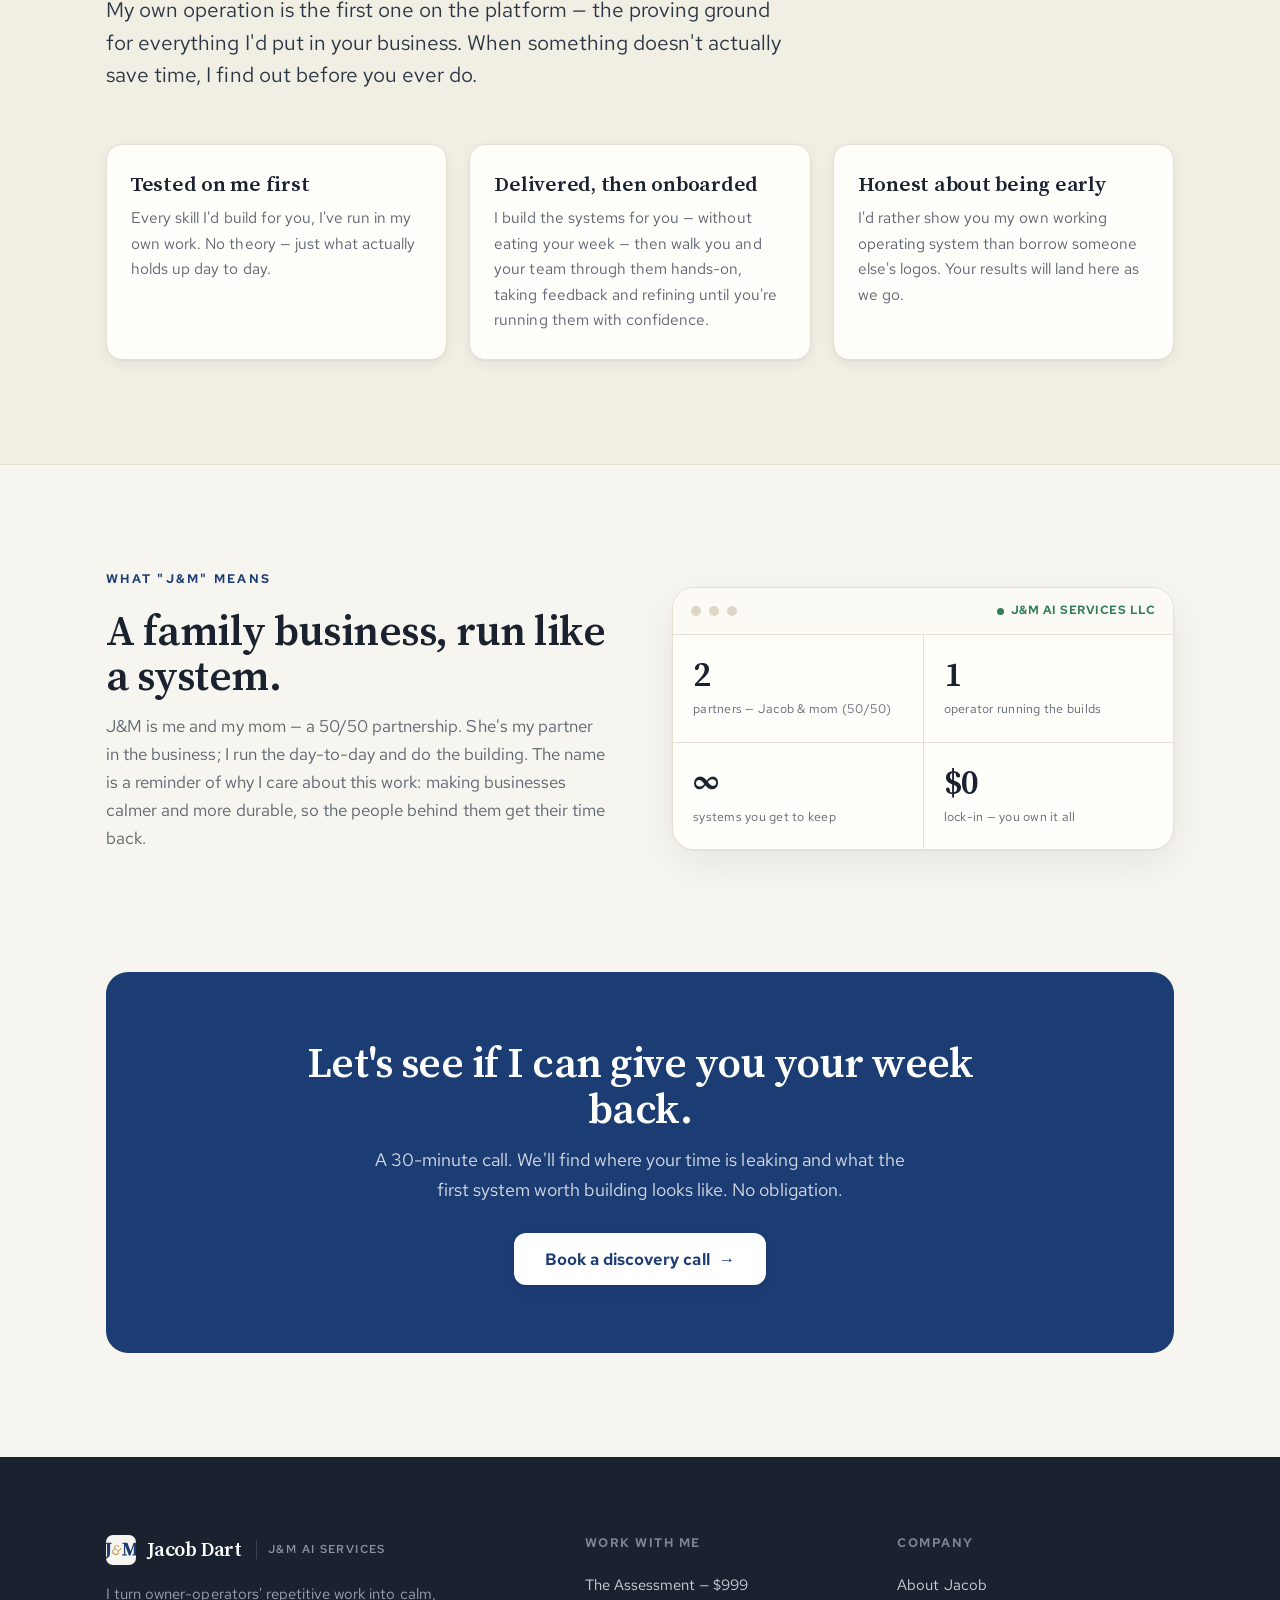
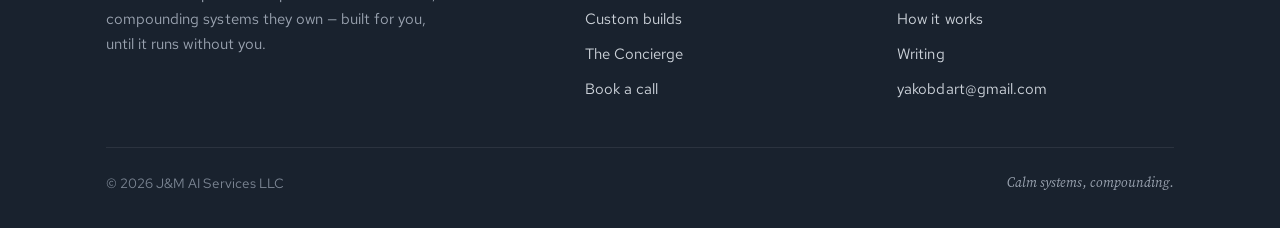
==== commit dd04dd62: "Add on-domain blog (/blog/) + Writing nav Mirror of jacobdart-site (public artifacts only — no tools" ====
--- a/about/index.html
+++ b/about/index.html
@@ -20,6 +20,7 @@
 <link rel="preload" href="/assets/fonts/SourceSerif4-Semibold.woff2" as="font" type="font/woff2" crossorigin>
 <link rel="preload" href="/assets/fonts/RedHatText-Regular.woff2" as="font" type="font/woff2" crossorigin>
 <link rel="stylesheet" href="/assets/site.css">
+<link rel="alternate" type="application/rss+xml" title="Jacob Dart — Writing" href="/feed.xml">
 </head>
 <body>
 <a class="skip" href="#main">Skip to content</a>
@@ -36,6 +37,7 @@
       <a href="/#how">How it works</a>
       <a href="/#pricing">Pricing</a>
       <a href="/about/">About</a>
+      <a href="/blog/">Writing</a>
       <a href="/#faq">FAQ</a>
     </nav>
     <div class="nav-cta">
@@ -151,6 +153,7 @@
         <h4>Company</h4>
         <a href="/about/">About Jacob</a>
         <a href="/#how">How it works</a>
+        <a href="/blog/">Writing</a>
         <a href="mailto:yakobdart@gmail.com">yakobdart@gmail.com</a>
       </div>
     </div>
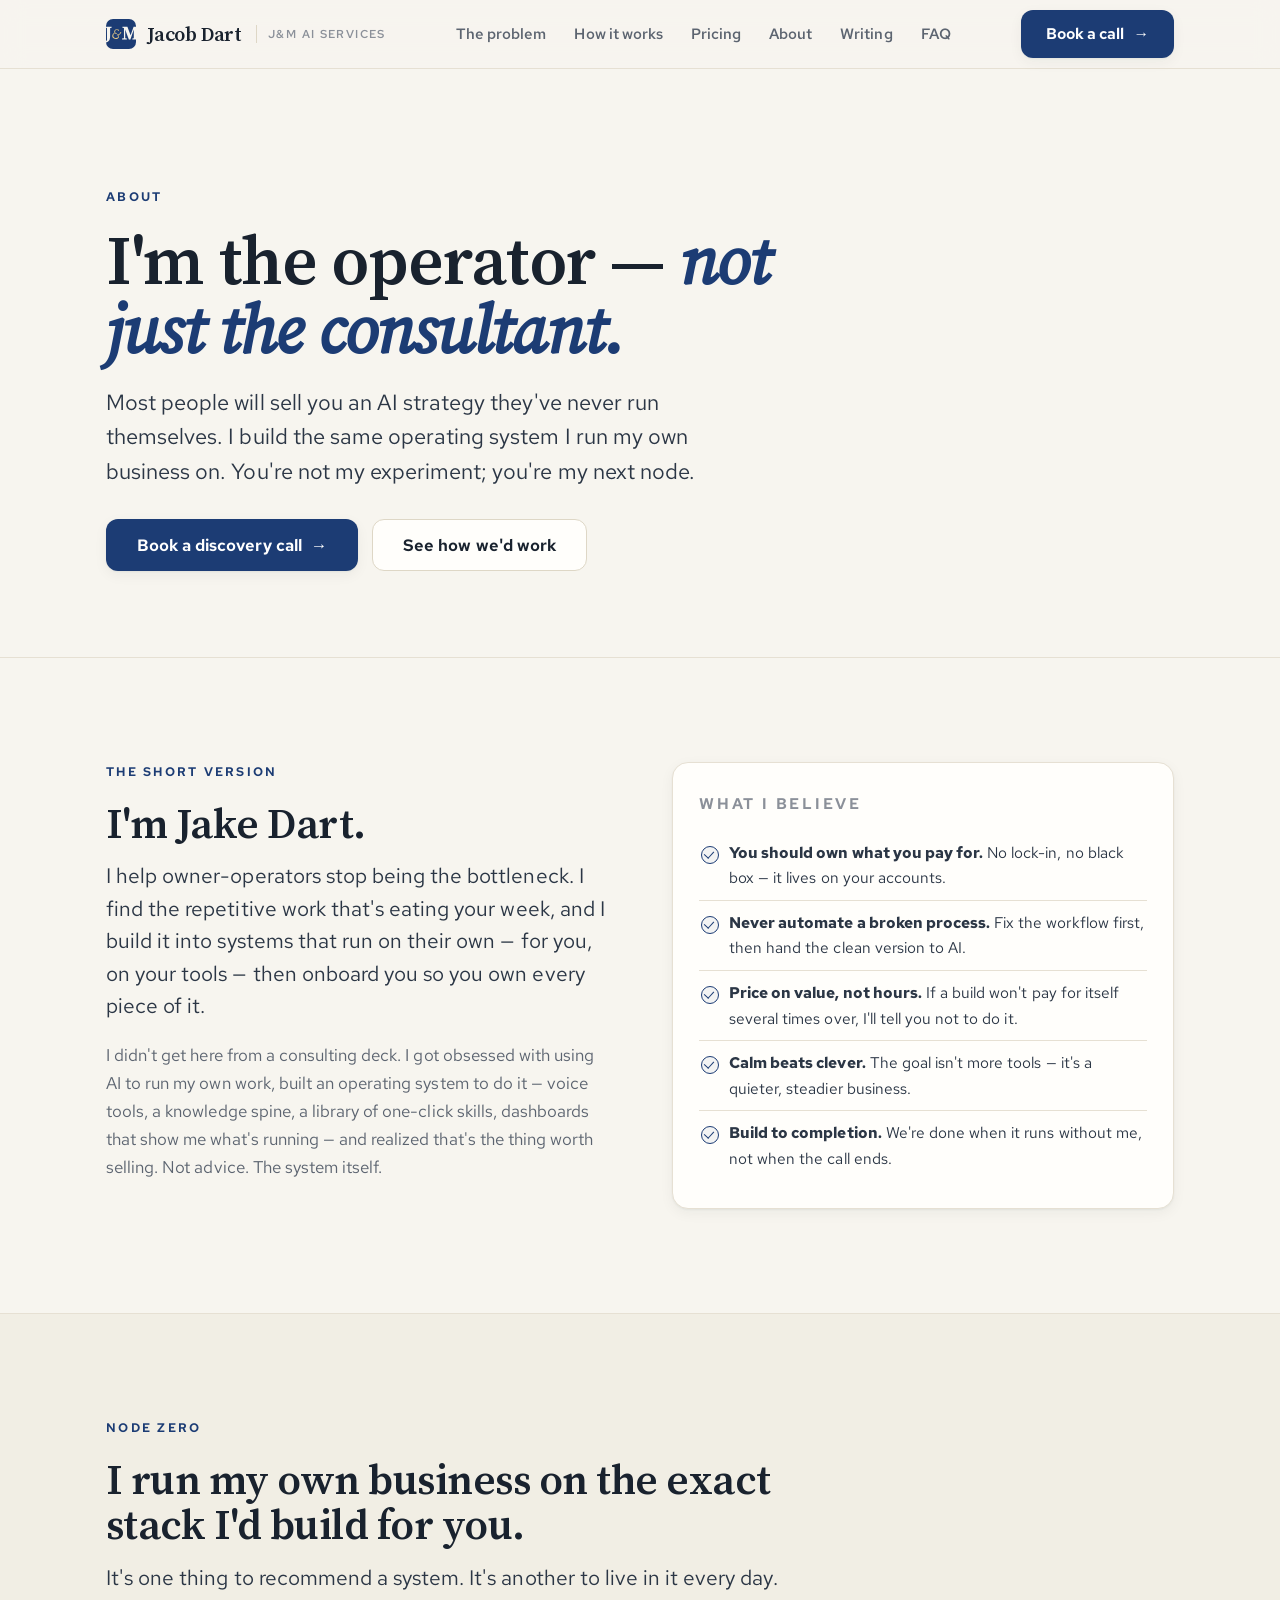
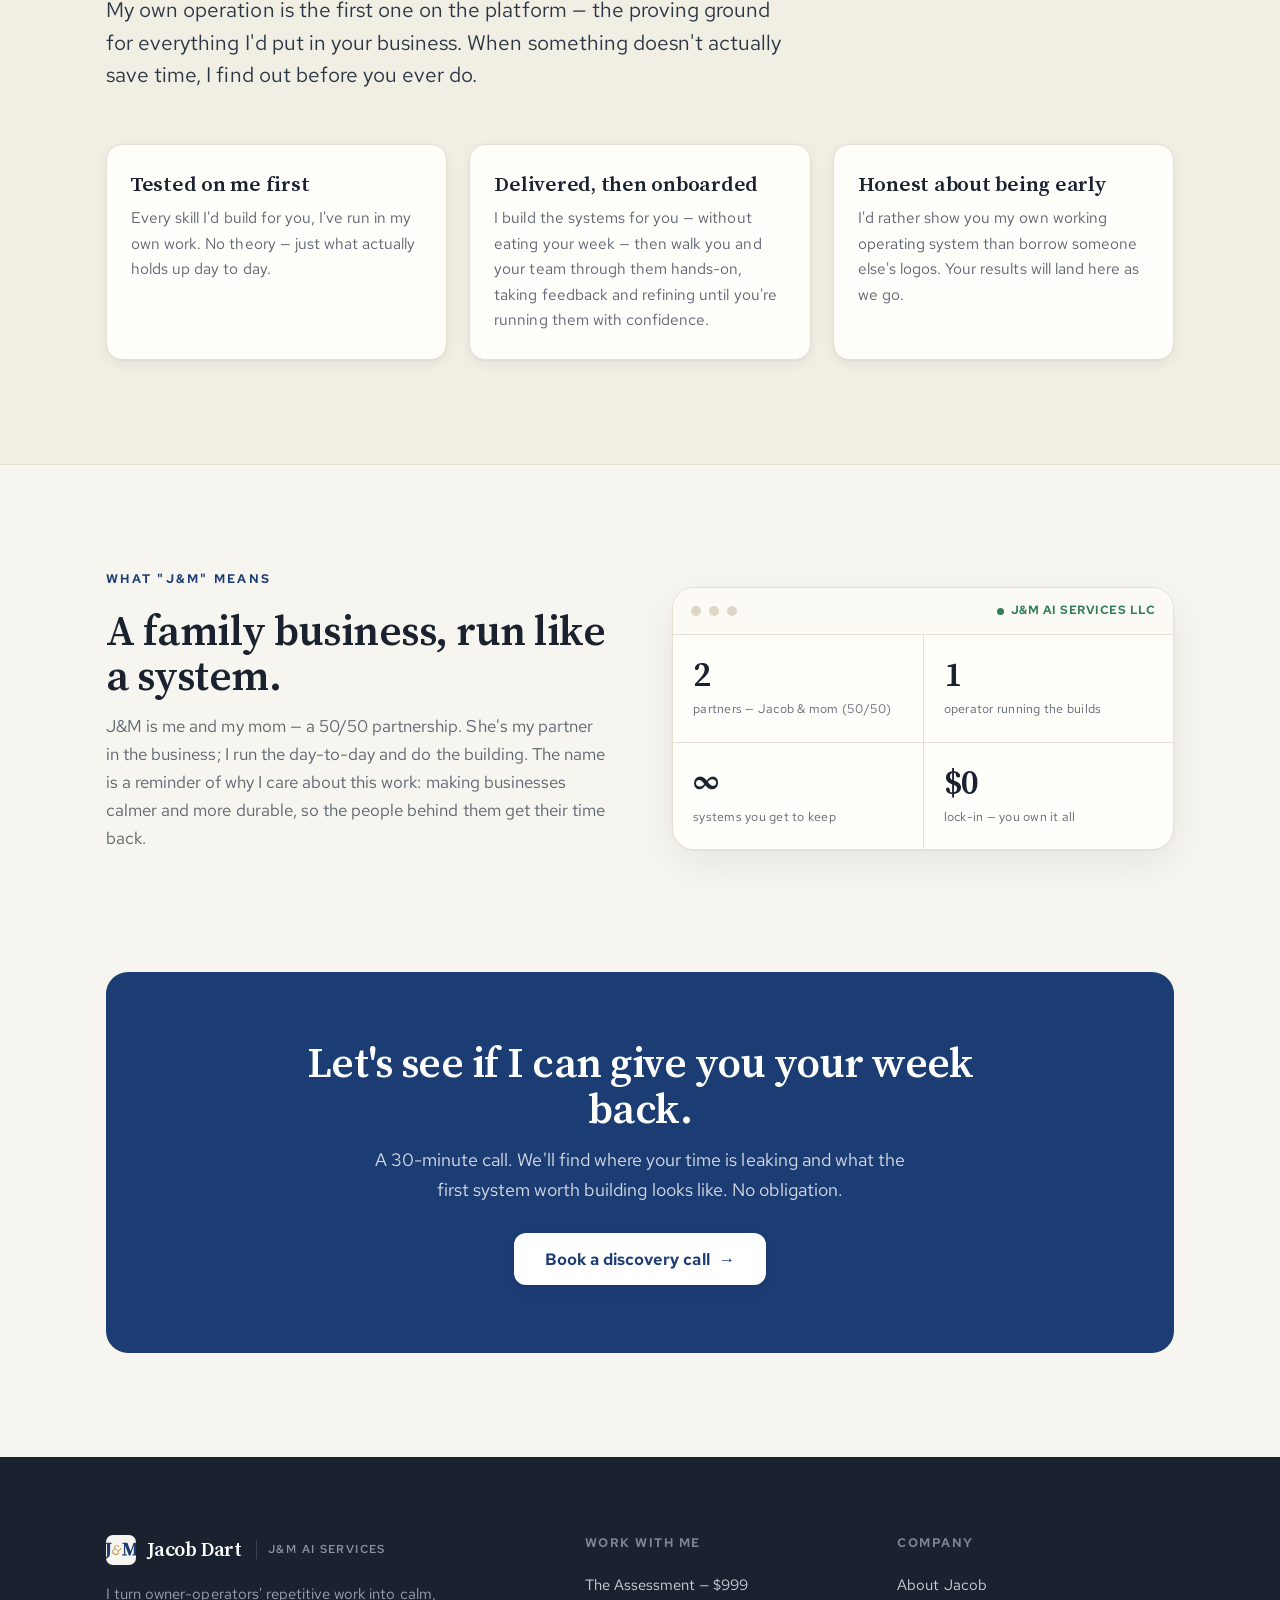
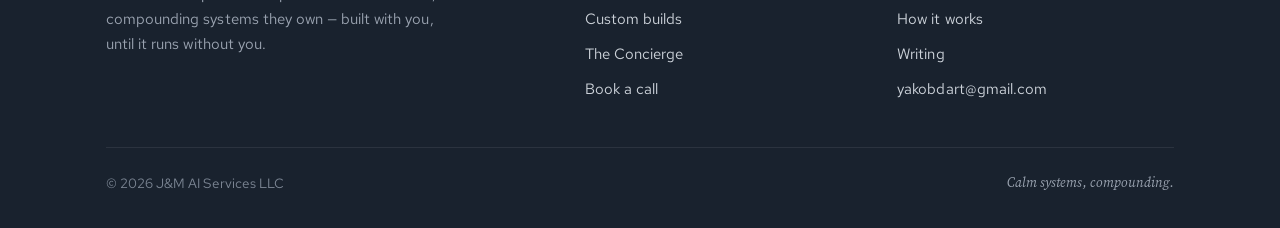
==== commit ccd69ec7: "Deploy: sync from canonical jacobdart repo (d04c147)" ====
--- a/about/index.html
+++ b/about/index.html
@@ -140,7 +140,7 @@
     <div class="foot-grid">
       <div>
         <a class="brand" href="/"><img class="mark" src="/assets/img/mark-light.svg" alt="" width="30" height="30"> Jacob Dart <span class="sub">J&amp;M AI Services</span></a>
-        <p>I turn owner-operators' repetitive work into calm, compounding systems they own — built for you, until it runs without you.</p>
+        <p>I turn owner-operators' repetitive work into calm, compounding systems they own — built with you, until it runs without you.</p>
       </div>
       <div class="foot-col">
         <h4>Work with me</h4>
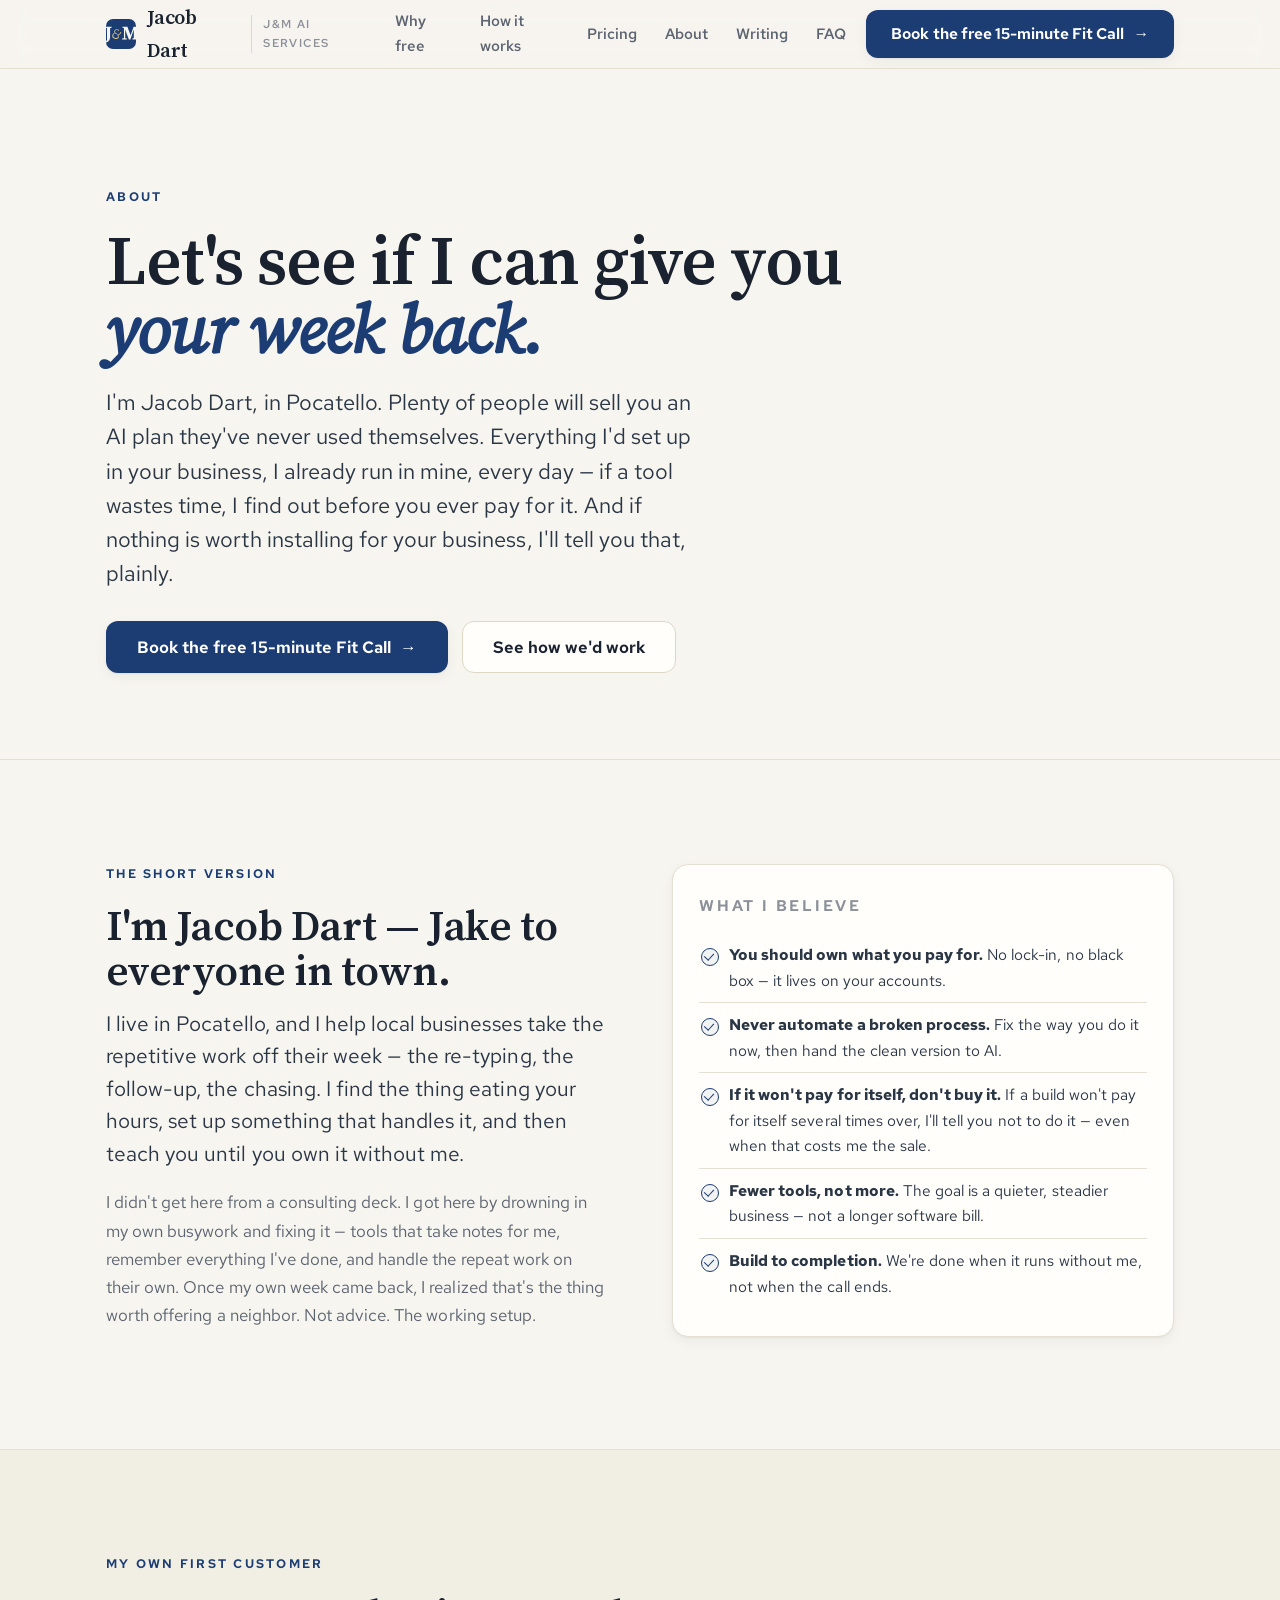
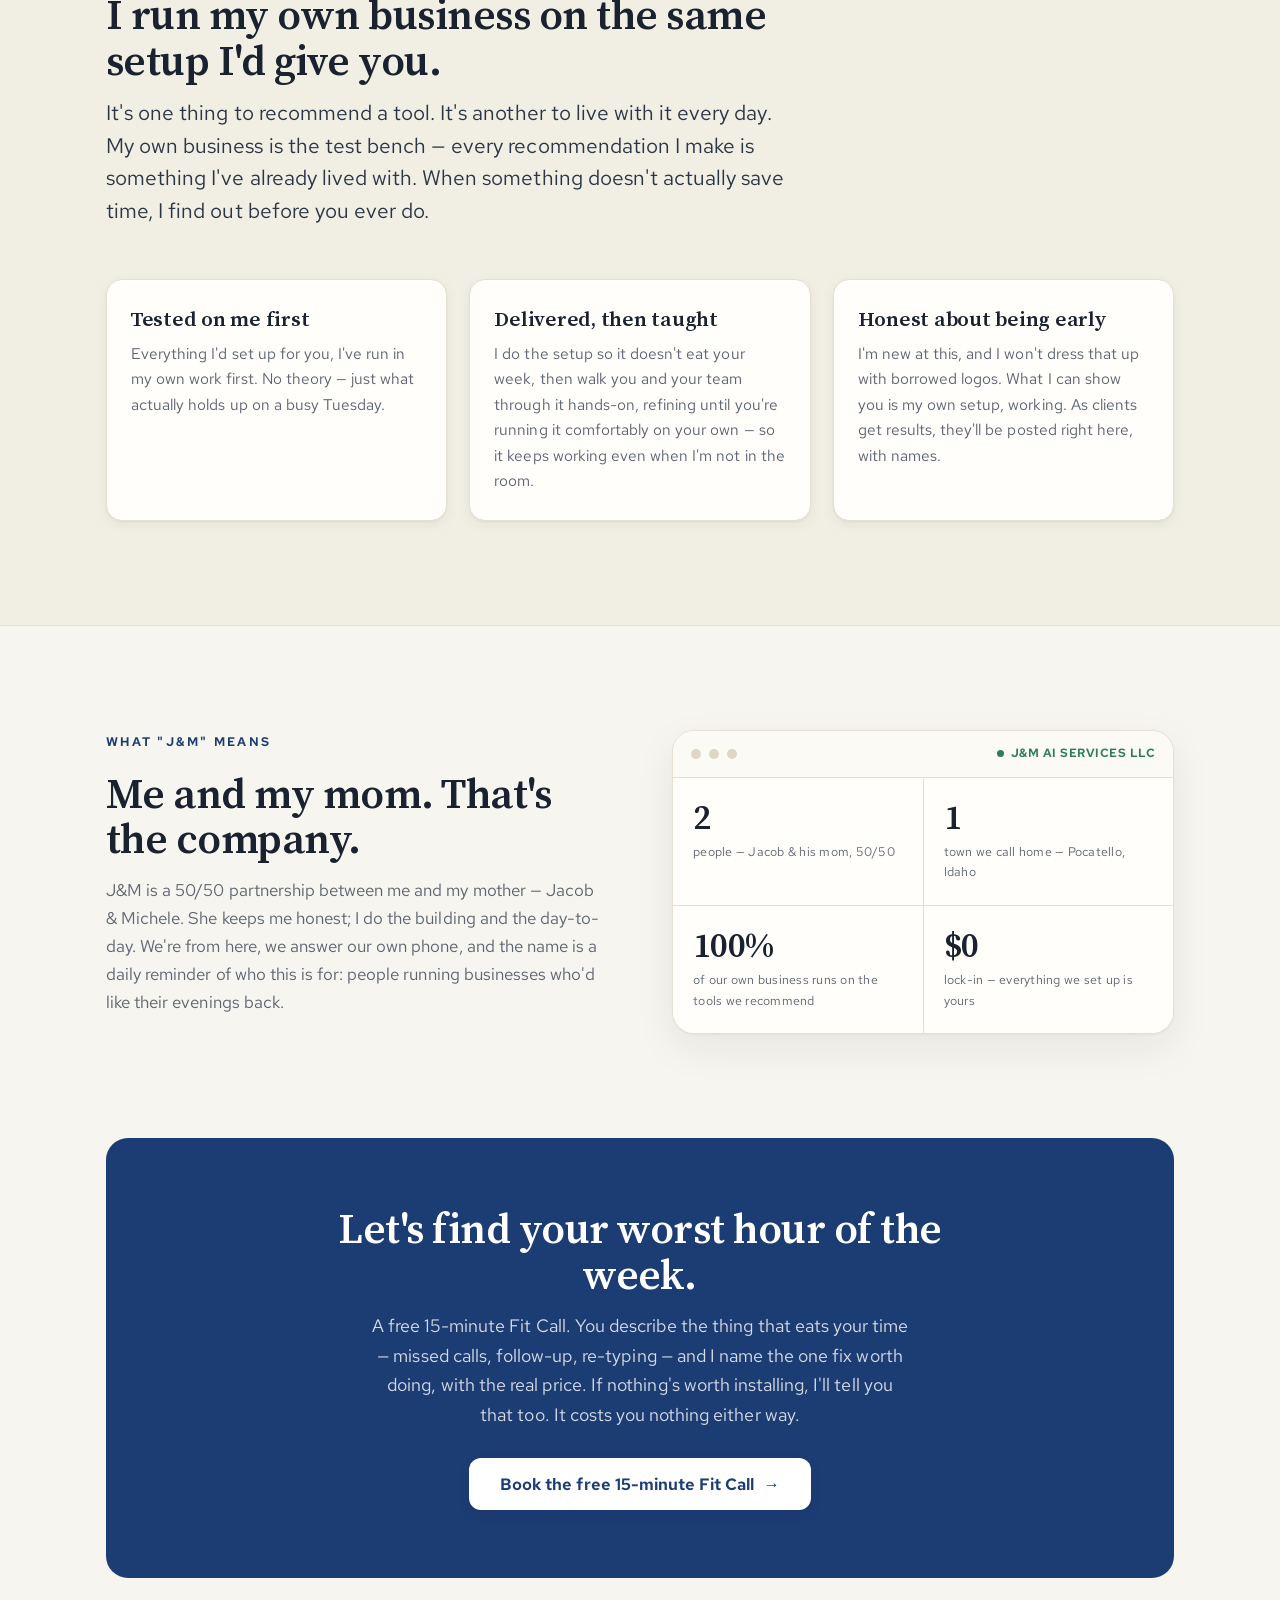
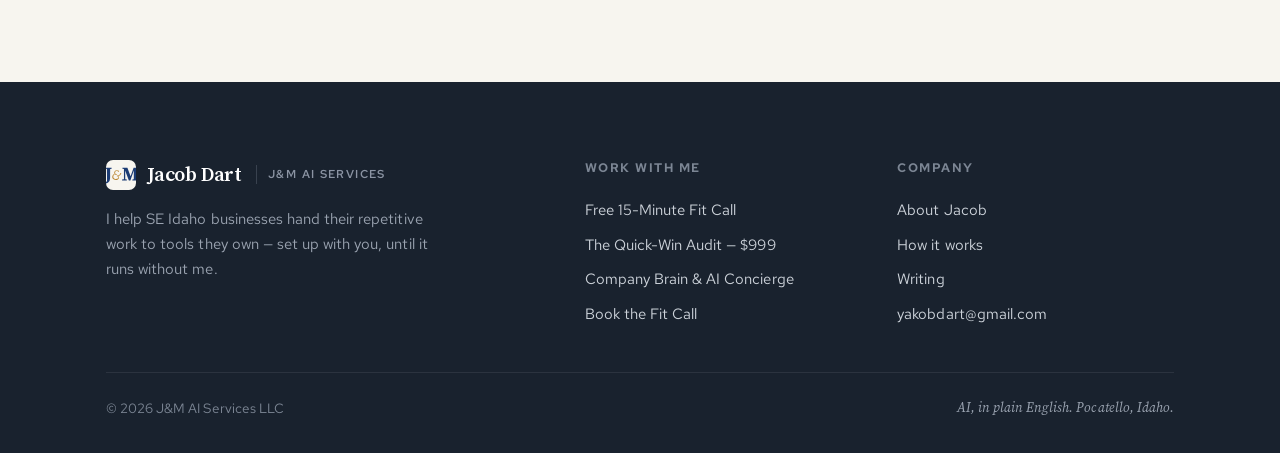
==== commit 707cedff: "Copy loop v2: 30-agent synthetic-audience rewrite (trust 5.8→6.3 index, 4.5→6.8 about; book-rate 4/8" ====
--- a/about/index.html
+++ b/about/index.html
@@ -3,14 +3,14 @@
 <head>
 <meta charset="utf-8">
 <meta name="viewport" content="width=device-width, initial-scale=1">
-<title>About Jacob Dart — the operator behind J&M AI Services</title>
-<meta name="description" content="I'm Jacob Dart. I build AI operating systems for owner-operators — and I run my own business on the exact stack I'd build for you. Here's how I work, and what J&M is.">
+<title>About Jacob Dart — AI in plain English, Pocatello, Idaho</title>
+<meta name="description" content="I'm Jacob Dart, in Pocatello. I set up AI that quietly handles the repetitive work in small local businesses — and I run my own business on the same setup. If nothing's worth installing for you, I'll say so.">
 <link rel="canonical" href="https://jacobdart.com/about/">
 <meta name="theme-color" content="#1c3c74">
 <meta property="og:type" content="profile">
 <meta property="og:url" content="https://jacobdart.com/about/">
-<meta property="og:title" content="About Jacob Dart — the operator behind J&M AI Services">
-<meta property="og:description" content="I build AI operating systems for owner-operators — and I run my own business on the exact stack I'd build for you.">
+<meta property="og:title" content="About Jacob Dart — AI in plain English, Pocatello, Idaho">
+<meta property="og:description" content="I set up AI that quietly handles the repetitive work in small local businesses — and I run my own business on the same setup. If nothing's worth installing for you, I'll say so.">
 <meta property="og:image" content="https://jacobdart.com/assets/img/og-image.png">
 <meta name="twitter:card" content="summary_large_image">
 <meta name="twitter:image" content="https://jacobdart.com/assets/img/og-image.png">
@@ -33,7 +33,7 @@
       <span class="sub">J&amp;M AI Services</span>
     </a>
     <nav class="nav-links" aria-label="Primary">
-      <a href="/#problem">The problem</a>
+      <a href="/#shift">Why free</a>
       <a href="/#how">How it works</a>
       <a href="/#pricing">Pricing</a>
       <a href="/about/">About</a>
@@ -41,7 +41,7 @@
       <a href="/#faq">FAQ</a>
     </nav>
     <div class="nav-cta">
-      <a class="btn btn-primary" href="https://calendly.com/jacobdart" target="_blank" rel="noopener">Book a call <span class="arr">→</span></a>
+      <a class="btn btn-primary" href="https://calendly.com/jacobdart" target="_blank" rel="noopener">Book the free 15-minute Fit Call <span class="arr">→</span></a>
     </div>
   </div>
 </header>
@@ -52,10 +52,10 @@
     <div class="wrap">
       <div class="hero-inner" style="max-width:760px">
         <p class="eyebrow">About</p>
-        <h1>I'm the operator — <em>not just the consultant.</em></h1>
-        <p class="lead">Most people will sell you an AI strategy they've never run themselves. I build the same operating system I run my own business on. You're not my experiment; you're my next node.</p>
+        <h1>Let's see if I can give you <em>your week back.</em></h1>
+        <p class="lead">I'm Jacob Dart, in Pocatello. Plenty of people will sell you an AI plan they've never used themselves. Everything I'd set up in your business, I already run in mine, every day — if a tool wastes time, I find out before you ever pay for it. And if nothing is worth installing for your business, I'll tell you that, plainly.</p>
         <div class="cta-row">
-          <a class="btn btn-primary btn-lg" href="https://calendly.com/jacobdart" target="_blank" rel="noopener">Book a discovery call <span class="arr">→</span></a>
+          <a class="btn btn-primary btn-lg" href="https://calendly.com/jacobdart" target="_blank" rel="noopener">Book the free 15-minute Fit Call <span class="arr">→</span></a>
           <a class="btn btn-ghost btn-lg" href="/#pricing">See how we'd work</a>
         </div>
       </div>
@@ -67,17 +67,17 @@
       <div class="grid g-2" style="gap:clamp(34px,5vw,64px);align-items:start">
         <div style="max-width:560px">
           <p class="eyebrow">The short version</p>
-          <h2>I'm Jake Dart.</h2>
-          <p class="lead" style="margin-bottom:18px">I help owner-operators stop being the bottleneck. I find the repetitive work that's eating your week, and I build it into systems that run on their own — for you, on your tools — then onboard you so you own every piece of it.</p>
-          <p class="muted">I didn't get here from a consulting deck. I got obsessed with using AI to run my own work, built an operating system to do it — voice tools, a knowledge spine, a library of one-click skills, dashboards that show me what's running — and realized that's the thing worth selling. Not advice. The system itself.</p>
+          <h2>I'm Jacob Dart — Jake to everyone in town.</h2>
+          <p class="lead" style="margin-bottom:18px">I live in Pocatello, and I help local businesses take the repetitive work off their week — the re-typing, the follow-up, the chasing. I find the thing eating your hours, set up something that handles it, and then teach you until you own it without me.</p>
+          <p class="muted">I didn't get here from a consulting deck. I got here by drowning in my own busywork and fixing it — tools that take notes for me, remember everything I've done, and handle the repeat work on their own. Once my own week came back, I realized that's the thing worth offering a neighbor. Not advice. The working setup.</p>
         </div>
         <div class="card" style="padding:28px 26px">
           <p class="eyebrow muted" style="margin-bottom:14px">What I believe</p>
           <ul class="ticks">
             <li><b>You should own what you pay for.</b> No lock-in, no black box — it lives on your accounts.</li>
-            <li><b>Never automate a broken process.</b> Fix the workflow first, then hand the clean version to AI.</li>
-            <li><b>Price on value, not hours.</b> If a build won't pay for itself several times over, I'll tell you not to do it.</li>
-            <li><b>Calm beats clever.</b> The goal isn't more tools — it's a quieter, steadier business.</li>
+            <li><b>Never automate a broken process.</b> Fix the way you do it now, then hand the clean version to AI.</li>
+            <li><b>If it won't pay for itself, don't buy it.</b> If a build won't pay for itself several times over, I'll tell you not to do it — even when that costs me the sale.</li>
+            <li><b>Fewer tools, not more.</b> The goal is a quieter, steadier business — not a longer software bill.</li>
             <li><b>Build to completion.</b> We're done when it runs without me, not when the call ends.</li>
           </ul>
         </div>
@@ -88,14 +88,14 @@
   <section class="section tint">
     <div class="wrap">
       <div class="section-head">
-        <p class="eyebrow">Node zero</p>
-        <h2>I run my own business on the exact stack I'd build for you.</h2>
-        <p class="lead">It's one thing to recommend a system. It's another to live in it every day. My own operation is the first one on the platform — the proving ground for everything I'd put in your business. When something doesn't actually save time, I find out before you ever do.</p>
+        <p class="eyebrow">My own first customer</p>
+        <h2>I run my own business on the same setup I'd give you.</h2>
+        <p class="lead">It's one thing to recommend a tool. It's another to live with it every day. My own business is the test bench — every recommendation I make is something I've already lived with. When something doesn't actually save time, I find out before you ever do.</p>
       </div>
       <div class="grid g-3">
-        <div class="card"><h3>Tested on me first</h3><p>Every skill I'd build for you, I've run in my own work. No theory — just what actually holds up day to day.</p></div>
-        <div class="card"><h3>Delivered, then onboarded</h3><p>I build the systems for you — without eating your week — then walk you and your team through them hands-on, taking feedback and refining until you're running them with confidence.</p></div>
-        <div class="card"><h3>Honest about being early</h3><p>I'd rather show you my own working operating system than borrow someone else's logos. Your results will land here as we go.</p></div>
+        <div class="card"><h3>Tested on me first</h3><p>Everything I'd set up for you, I've run in my own work first. No theory — just what actually holds up on a busy Tuesday.</p></div>
+        <div class="card"><h3>Delivered, then taught</h3><p>I do the setup so it doesn't eat your week, then walk you and your team through it hands-on, refining until you're running it comfortably on your own — so it keeps working even when I'm not in the room.</p></div>
+        <div class="card"><h3>Honest about being early</h3><p>I'm new at this, and I won't dress that up with borrowed logos. What I can show you is my own setup, working. As clients get results, they'll be posted right here, with names.</p></div>
       </div>
     </div>
   </section>
@@ -105,16 +105,16 @@
       <div class="grid g-2" style="gap:clamp(34px,5vw,64px);align-items:center">
         <div style="max-width:540px">
           <p class="eyebrow">What "J&amp;M" means</p>
-          <h2>A family business, run like a system.</h2>
-          <p class="muted">J&amp;M is me and my mom — a 50/50 partnership. She's my partner in the business; I run the day-to-day and do the building. The name is a reminder of why I care about this work: making businesses calmer and more durable, so the people behind them get their time back.</p>
+          <h2>Me and my mom. That's the company.</h2>
+          <p class="muted">J&amp;M is a 50/50 partnership between me and my mother — Jacob &amp; Michele. She keeps me honest; I do the building and the day-to-day. We're from here, we answer our own phone, and the name is a daily reminder of who this is for: people running businesses who'd like their evenings back.</p>
         </div>
         <div class="os-panel">
           <div class="os-bar"><span class="dot"></span><span class="dot"></span><span class="dot"></span><span class="live"><i></i>J&amp;M AI SERVICES LLC</span></div>
           <div class="os-grid" style="grid-template-columns:repeat(2,1fr)">
-            <div class="os-stat"><div class="v">2</div><div class="k">partners — Jacob &amp; mom (50/50)</div></div>
-            <div class="os-stat"><div class="v">1</div><div class="k">operator running the builds</div></div>
-            <div class="os-stat"><div class="v">∞</div><div class="k">systems you get to keep</div></div>
-            <div class="os-stat"><div class="v">$0</div><div class="k">lock-in — you own it all</div></div>
+            <div class="os-stat"><div class="v">2</div><div class="k">people — Jacob &amp; his mom, 50/50</div></div>
+            <div class="os-stat"><div class="v">1</div><div class="k">town we call home — Pocatello, Idaho</div></div>
+            <div class="os-stat"><div class="v">100%</div><div class="k">of our own business runs on the tools we recommend</div></div>
+            <div class="os-stat"><div class="v">$0</div><div class="k">lock-in — everything we set up is yours</div></div>
           </div>
         </div>
       </div>
@@ -124,10 +124,10 @@
   <section class="section plain" style="padding-top:0">
     <div class="wrap">
       <div class="cta-band">
-        <h2>Let's see if I can give you your week back.</h2>
-        <p>A 30-minute call. We'll find where your time is leaking and what the first system worth building looks like. No obligation.</p>
+        <h2>Let's find your worst hour of the week.</h2>
+        <p>A free 15-minute Fit Call. You describe the thing that eats your time — missed calls, follow-up, re-typing — and I name the one fix worth doing, with the real price. If nothing's worth installing, I'll tell you that too. It costs you nothing either way.</p>
         <div class="cta-row" style="justify-content:center;margin-top:8px">
-          <a class="btn btn-primary btn-lg" href="https://calendly.com/jacobdart" target="_blank" rel="noopener">Book a discovery call <span class="arr">→</span></a>
+          <a class="btn btn-primary btn-lg" href="https://calendly.com/jacobdart" target="_blank" rel="noopener">Book the free 15-minute Fit Call <span class="arr">→</span></a>
         </div>
       </div>
     </div>
@@ -140,14 +140,14 @@
     <div class="foot-grid">
       <div>
         <a class="brand" href="/"><img class="mark" src="/assets/img/mark-light.svg" alt="" width="30" height="30"> Jacob Dart <span class="sub">J&amp;M AI Services</span></a>
-        <p>I turn owner-operators' repetitive work into calm, compounding systems they own — built with you, until it runs without you.</p>
+        <p>I help SE Idaho businesses hand their repetitive work to tools they own — set up with you, until it runs without me.</p>
       </div>
       <div class="foot-col">
         <h4>Work with me</h4>
-        <a href="/#pricing">The Assessment — $999</a>
-        <a href="/#pricing">Custom builds</a>
-        <a href="/#pricing">The Concierge</a>
-        <a href="https://calendly.com/jacobdart" target="_blank" rel="noopener">Book a call</a>
+        <a href="/#pricing">Free 15-Minute Fit Call</a>
+        <a href="/#pricing">The Quick-Win Audit — $999</a>
+        <a href="/#pricing">Company Brain &amp; AI Concierge</a>
+        <a href="https://calendly.com/jacobdart" target="_blank" rel="noopener">Book the Fit Call</a>
       </div>
       <div class="foot-col">
         <h4>Company</h4>
@@ -159,7 +159,7 @@
     </div>
     <div class="foot-bot">
       <span>© <span id="yr">2026</span> J&amp;M AI Services LLC</span>
-      <span class="tag">Calm systems, compounding.</span>
+      <span class="tag">AI, in plain English. Pocatello, Idaho.</span>
     </div>
   </div>
 </footer>
--- a/assets/site.css
+++ b/assets/site.css
@@ -260,3 +260,9 @@
 :focus-visible{outline:2px solid var(--accent);outline-offset:3px;border-radius:4px}
 .skip{position:absolute;left:-9999px;top:0;background:var(--accent);color:#fff;padding:10px 16px;border-radius:0 0 8px 0;z-index:100}
 .skip:focus{left:0}
+
+/* ---- 4-rung ladder variant (same offer-card look, one more column) ---- */
+.offers-4{grid-template-columns:repeat(4,1fr)}
+@media(max-width:1080px){.offers-4{grid-template-columns:repeat(2,1fr)}}
+@media(max-width:640px){.offers-4{grid-template-columns:1fr}}
+.offer .price.free{color:var(--sand)}
